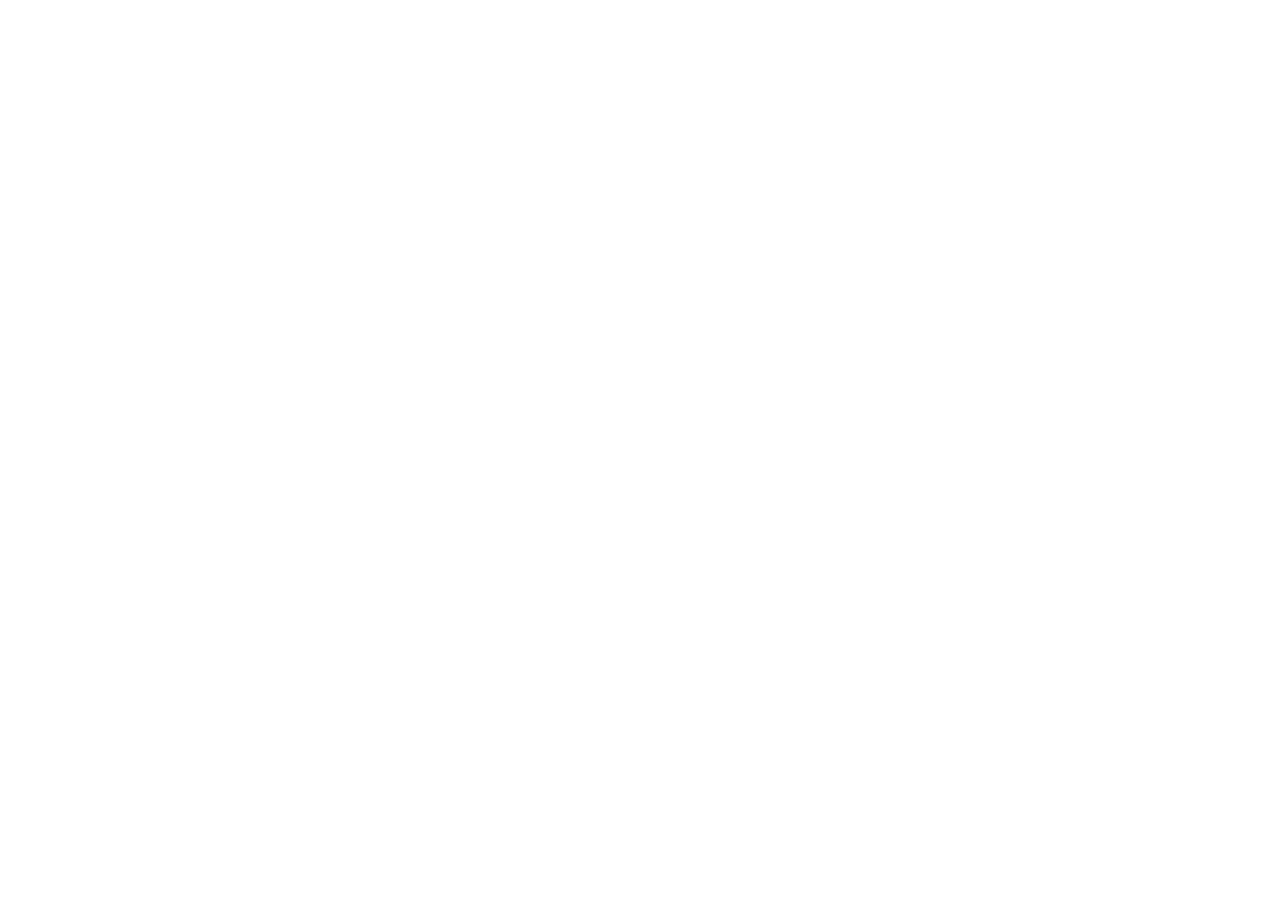
==== admin.html @ 06c2ceb2 "Прайс из таблицы поверх новой версии сайта: размер контейнера, розничная цена, количество; правка ко" ====
<!DOCTYPE html>
<html lang="ru">
<head>
<meta charset="UTF-8">
<meta name="viewport" content="width=device-width, initial-scale=1">
<title>Вход — админ-панель «ДарЛес»</title>
<meta name="robots" content="noindex,nofollow">
<meta name="googlebot" content="noindex,nofollow">
<!-- АНТИКЭШ: браузер и CDN должны каждый раз проверять новую версию -->
<meta http-equiv="Cache-Control" content="no-cache, no-store, must-revalidate">
<meta http-equiv="Pragma" content="no-cache">
<meta http-equiv="Expires" content="0">
<link rel="icon" href="images/site/6.jpg">
<link href="https://fonts.googleapis.com/css2?family=Inter:wght@400;500;600;700&display=swap" rel="stylesheet">
<link rel="stylesheet" href="css/style.css?v=6">
<link rel="stylesheet" href="css/admin.css?v=6">
<script>
  // СРАЗУ до загрузки любых скриптов: если старая сессия не от этой версии — сбрасываем
  try {
    const s = JSON.parse(sessionStorage.getItem("darles_admin_session") || "null");
    if (s && s.v !== 5) {
      sessionStorage.removeItem("darles_admin_session");
      localStorage.removeItem("darles_admin_attempts");
    }
  } catch(e) {}
</script>
<script src="js/admin-auth.js?v=6"></script>
</head>
<body>
<script>
  function bootAdminPanel() {
    document.title = "Админ-панель — питомник «ДарЛес»";

    function loadScript(src) {
      return new Promise((res, rej) => {
        const s = document.createElement("script");
        s.src = src + "?v=6"; s.onload = res; s.onerror = () => rej(new Error("Не удалось загрузить " + src));
        document.body.appendChild(s);
      });
    }

    (async () => {
      try {
        // v4: файл переименован из js/_panel.inc — Jekyll (GitHub Pages)
        // не публикует файлы с именем, начинающимся с "_", и отдавал 404.
        const resp = await fetch("js/panel.inc?v=6", { cache: "no-store" });
        if (!resp.ok) throw new Error("Не удалось загрузить панель");
        document.body.innerHTML = await resp.text();

        await loadScript("js/products.js");
        await loadScript("js/site.js");
        await loadScript("js/photo-editor.js");
        await loadScript("js/admin-ai.js");
        await loadScript("js/plant-id.js");
        await loadScript("js/admin.js");
        renderHeader("admin");
        renderFooter();
        document.getElementById("btnLogout").addEventListener("click", () => {
          if (confirm("Выйти из админ-панели?")) ADMIN_AUTH.logout();
        });
      } catch (e) {
        document.body.innerHTML =
          '<div style="padding:40px;text-align:center;font-family:sans-serif;color:#b3261e">' +
          'Ошибка загрузки панели: ' + String(e.message) + '<br><br>' +
          '<a href="index.html" style="color:#3c6b4c">← На главную</a></div>';
      }
    })();
  }

  ADMIN_AUTH.requireAuth(bootAdminPanel);
</script>
</body>
</html>
---- css/style.css ----
:root{
  --green:#22432f;
  --green-soft:#3c6b4c;
  --gray:#6b7280;
  --gray-light:#f4f6f4;
  --line:#e5e7eb;
  --black:#111111;
  --white:#ffffff;
  --radius:14px;
  --wrap:1200px;
}
*{box-sizing:border-box;margin:0;padding:0}
html{scroll-behavior:smooth}
body{
  font-family:"Inter","Helvetica Neue",Arial,"Segoe UI",sans-serif;
  color:var(--black);background:var(--white);line-height:1.65;
  -webkit-font-smoothing:antialiased;
}
img{max-width:100%;display:block}
a{color:inherit;text-decoration:none}
.wrap{max-width:var(--wrap);margin:0 auto;padding:0 24px}
.section{padding:88px 0}
.section--gray{background:var(--gray-light)}
h1,h2,h3{line-height:1.2;font-weight:700;letter-spacing:-.02em}
h2{font-size:clamp(28px,4vw,44px);color:var(--green)}
h3{font-size:20px}
.lead{font-size:clamp(17px,2vw,21px);color:var(--gray);max-width:900px;margin-top:18px}
.center{text-align:center}
.center .lead{margin-left:auto;margin-right:auto}

/* ---------- TOP BAR ---------- */
.topbar{position:sticky;top:0;z-index:60;background:#fff;border-bottom:1px solid var(--line)}
.topbar__in{display:flex;align-items:center;justify-content:space-between;gap:16px;height:64px}
.topbar__logo{display:flex;align-items:center;gap:10px}
.topbar__logo img{height:44px;width:auto}
.topbar__logo span{font-weight:700;color:var(--green);letter-spacing:.02em}
.topbar__nav{display:flex;align-items:center;gap:22px;font-size:15px;color:var(--gray)}
.topbar__nav a:hover{color:var(--green)}
.topbar__contacts{display:flex;align-items:center;gap:18px;font-size:15px}
.phones{position:relative}
.phones__btn{display:flex;align-items:center;gap:8px;background:none;border:0;font:inherit;color:var(--black);cursor:pointer;padding:6px 0}
.phones__btn svg{width:16px;height:16px;fill:var(--green)}
.phones__list{position:absolute;right:0;top:100%;background:#fff;border:1px solid var(--line);border-radius:12px;
  box-shadow:0 12px 30px rgba(0,0,0,.09);padding:8px;min-width:210px;display:none}
.phones.open .phones__list{display:block}
.phones__list a{display:block;padding:9px 12px;border-radius:8px;white-space:nowrap}
.phones__list a:hover{background:var(--gray-light);color:var(--green)}
.mail{color:var(--gray)}
.mail:hover{color:var(--green)}
.burger{display:none;background:none;border:0;padding:6px;cursor:pointer;color:var(--green)}
.burger svg{width:26px;height:26px;fill:currentColor}
.drawer{position:fixed;inset:64px 0 auto 0;background:#fff;border-bottom:1px solid var(--line);
  box-shadow:0 18px 30px rgba(0,0,0,.08);padding:18px 24px 26px;display:none;z-index:55}
.drawer.open{display:block}
.drawer a{display:block;padding:12px 0;border-bottom:1px solid var(--line);color:var(--black)}
.drawer a:last-child{border-bottom:0}

/* ---------- HERO ---------- */
.hero{position:relative;height:min(84vh,760px);display:flex;align-items:center;justify-content:center;overflow:hidden}
.hero__bg{position:absolute;inset:0;background-size:cover;background-position:center}
.hero__bg::after{content:"";position:absolute;inset:0;background:rgba(0,0,0,.3)}
.hero__logo{position:relative;width:33.333%;min-width:230px;max-width:460px;filter:drop-shadow(0 6px 24px rgba(0,0,0,.35))}
.hero__scroll{position:absolute;bottom:26px;left:50%;transform:translateX(-50%);color:#fff;opacity:.85;font-size:13px;letter-spacing:.18em;text-transform:uppercase}

/* ---------- ABOUT ---------- */
.about__grid{display:grid;grid-template-columns:1fr 1fr;gap:56px;align-items:start;margin-top:48px}
.about__photo img{border-radius:var(--radius);width:100%;height:100%;object-fit:cover;min-height:380px}
.about__text p{margin-bottom:16px;color:var(--gray)}
.about__text strong{color:var(--black)}
.stats{display:grid;grid-template-columns:repeat(3,1fr);gap:20px;margin-top:44px}
.stat{border:1px solid var(--line);border-radius:var(--radius);padding:26px 22px;background:#fff}
.stat__num{font-size:34px;font-weight:700;color:var(--green)}
.stat__label{color:var(--gray);font-size:15px;margin-top:6px}
.facts{display:grid;grid-template-columns:repeat(2,1fr);gap:24px;margin-top:40px}
.fact{border:1px solid var(--line);border-radius:var(--radius);padding:28px;background:#fff}
.fact__ico{width:44px;height:44px;border-radius:50%;background:var(--gray-light);display:flex;align-items:center;justify-content:center;margin-bottom:14px}
.fact__ico svg{width:22px;height:22px;fill:var(--green)}
.fact p{color:var(--gray);margin-top:8px}
.kinds{margin-top:40px;display:grid;gap:14px}
.kind{display:flex;gap:16px;align-items:flex-start;padding:18px 22px;border-left:3px solid var(--green);background:var(--gray-light);border-radius:0 12px 12px 0}
.kind b{color:var(--green);display:block}
.kind span{color:var(--gray)}
.contact-card{margin-top:44px;background:var(--green);color:#fff;border-radius:var(--radius);padding:36px;display:grid;grid-template-columns:repeat(3,1fr);gap:28px}
.contact-card h3{font-size:16px;text-transform:uppercase;letter-spacing:.12em;opacity:.75;font-weight:600;margin-bottom:10px}
.contact-card a{display:block;font-size:17px;padding:2px 0}
.contact-card a:hover{text-decoration:underline}

/* ---------- CAROUSELS ---------- */
.carousel{position:relative;border-radius:var(--radius);overflow:hidden}
.carousel__track{display:flex;transition:transform .7s cubic-bezier(.4,0,.2,1)}
.carousel__slide{min-width:100%}
.carousel__slide img{width:100%;height:min(58vw,560px);object-fit:cover}
.carousel__dots{position:absolute;bottom:18px;left:50%;transform:translateX(-50%);display:flex;gap:10px}
.dot{width:10px;height:10px;border-radius:50%;background:rgba(255,255,255,.55);border:0;cursor:pointer;padding:0}
.dot.active{background:#fff;width:26px;border-radius:5px}
.carousel__arrow{position:absolute;top:50%;transform:translateY(-50%);width:46px;height:46px;border-radius:50%;
  background:rgba(255,255,255,.85);border:0;cursor:pointer;font-size:20px;color:var(--green);display:flex;align-items:center;justify-content:center}
.carousel__arrow:hover{background:#fff}
.carousel__arrow--prev{left:16px}
.carousel__arrow--next{right:16px}

.row-carousel{position:relative;margin-top:36px;padding:0 4px}
.row-carousel .carousel__arrow{z-index:5;box-shadow:0 6px 18px rgba(0,0,0,.12);border:1px solid var(--line)}
.row-carousel .carousel__arrow--prev{left:-18px}
.row-carousel .carousel__arrow--next{right:-18px}
@media(max-width:1280px){
  .row-carousel .carousel__arrow--prev{left:6px}
  .row-carousel .carousel__arrow--next{right:6px}
}
.row-carousel__track{display:flex;gap:24px;overflow-x:auto;scroll-snap-type:x mandatory;scroll-behavior:smooth;padding-bottom:8px;scrollbar-width:none}
.row-carousel__track::-webkit-scrollbar{display:none}
.row-carousel__track > *{flex:0 0 clamp(240px,26%,300px);scroll-snap-align:start}

/* ---------- BUTTONS ---------- */
.btn{display:inline-flex;align-items:center;gap:10px;background:var(--green);color:#fff;border:1px solid var(--green);
  padding:16px 42px;border-radius:999px;font-weight:600;letter-spacing:.06em;text-transform:uppercase;font-size:15px;transition:.2s}
.btn:hover{background:var(--green-soft);border-color:var(--green-soft)}
.btn--big{padding:20px 64px;font-size:17px}
.btn--ghost{background:transparent;color:var(--green)}
.btn--ghost:hover{background:var(--green);color:#fff}

/* ---------- PRODUCT CARD ---------- */
/* Фото товаров — на белом фоне, поэтому рамка вертикальная 3:4,
   а изображение вписывается целиком (contain) и никогда не обрезается */
.card{display:block;text-align:left;background:#fff;border:1px solid var(--line);border-radius:var(--radius);overflow:hidden;transition:.25s}
.card:hover{box-shadow:0 16px 40px rgba(17,17,17,.09);transform:translateY(-4px);border-color:#d7ded8}
.card__img{position:relative;aspect-ratio:3/4;overflow:hidden;background:#fff;border-bottom:1px solid var(--line)}
.card__img img{width:100%;height:100%;object-fit:contain;transition:transform .5s}
.card:hover .card__img img{transform:scale(1.05)}
.card__tag{position:absolute;top:12px;left:12px;background:rgba(255,255,255,.94);color:var(--green);font-size:12px;
  padding:5px 12px;border-radius:999px;letter-spacing:.06em;text-transform:uppercase;font-weight:600;
  box-shadow:0 2px 10px rgba(17,17,17,.12)}
.card__body{padding:18px 20px 22px}
.card__name{font-weight:600;font-size:17px}
.card__short{color:var(--gray);font-size:14px;margin-top:6px;min-height:20px}
.card__bottom{display:flex;align-items:center;justify-content:space-between;margin-top:14px}
.card__price{font-size:19px;font-weight:700;color:var(--green)}
.card__more{font-size:14px;color:var(--gray)}

/* ---------- «НЕТ В НАЛИЧИИ» (выключается в админ-панели) ---------- */
.card__out{position:absolute;left:0;right:0;bottom:0;background:rgba(34,67,47,.92);color:#fff;
  font-size:12px;font-weight:700;letter-spacing:.05em;text-transform:uppercase;text-align:center;padding:6px 0}
.card--out .card__img img{filter:grayscale(.3);opacity:.7}
.card--out .card__name{color:var(--gray)}
.card__price--out{font-size:15px;font-weight:600;color:var(--gray)}

/* ---------- CATEGORY CIRCLES ---------- */
.circles{display:flex;justify-content:center;gap:clamp(24px,6vw,90px);flex-wrap:wrap;margin-top:52px}
.circle{text-align:center}
.circle__img{width:clamp(150px,18vw,215px);height:clamp(150px,18vw,215px);border-radius:50%;overflow:hidden;
  border:4px solid #fff;box-shadow:0 0 0 2px var(--line);transition:.3s}
.circle:hover .circle__img{box-shadow:0 0 0 3px var(--green);transform:translateY(-6px)}
.circle__img img{width:100%;height:100%;object-fit:cover}
.circle__label{margin-top:16px;font-weight:600;font-size:18px;color:var(--green)}

/* ---------- CATALOG ---------- */
.page-head{padding:56px 0 24px;border-bottom:1px solid var(--line)}
.crumbs{color:var(--gray);font-size:14px;margin-bottom:12px}
.crumbs a:hover{color:var(--green)}
.tabs{display:flex;gap:16px;flex-wrap:wrap;justify-content:center;margin:40px 0 12px}
.tab{display:flex;align-items:center;gap:12px;background:#fff;border:1px solid var(--line);border-radius:999px;
  padding:8px 26px 8px 8px;cursor:pointer;font:inherit;font-weight:600;color:var(--gray);transition:.2s}
.tab img{width:46px;height:46px;border-radius:50%;object-fit:cover}
.tab:hover{border-color:var(--green-soft);color:var(--green)}
.tab.active{border-color:var(--green);color:var(--green);background:var(--gray-light)}
.toolbar{display:flex;gap:14px;justify-content:space-between;align-items:center;flex-wrap:wrap;margin:26px 0 10px}
.toolbar input,.toolbar select{font:inherit;padding:12px 16px;border:1px solid var(--line);border-radius:999px;color:var(--black);background:#fff}
.toolbar input{min-width:280px}
.toolbar .count{color:var(--gray);font-size:14px}
.toolbar__check{display:inline-flex;align-items:center;gap:8px;font-size:14px;color:var(--gray);white-space:nowrap;cursor:pointer}
.toolbar__check input{width:18px;height:18px;accent-color:var(--green)}
.grid{display:grid;grid-template-columns:repeat(auto-fill,minmax(250px,1fr));gap:24px;margin:34px 0 20px}
.empty{text-align:center;color:var(--gray);padding:70px 0}

/* ---------- PRODUCT PAGE ---------- */
.product{display:grid;grid-template-columns:1.1fr 1fr;gap:56px;padding:48px 0 20px}
.gallery__main{border-radius:var(--radius);overflow:hidden;border:1px solid var(--line);background:#fff}
.gallery__main img{width:100%;aspect-ratio:3/4;object-fit:contain}
.gallery__thumbs{display:flex;gap:12px;margin-top:12px;flex-wrap:wrap}
.gallery__thumbs img{width:72px;height:96px;object-fit:contain;background:#fff;border-radius:8px;border:2px solid transparent;cursor:pointer}
.gallery__thumbs img.active{border-color:var(--green)}
.product__cat{color:var(--gray);text-transform:uppercase;letter-spacing:.14em;font-size:13px}
.product__title{font-size:clamp(28px,3.4vw,40px);margin:10px 0 14px}
.product__price{font-size:32px;font-weight:700;color:var(--green)}
.product__note{color:var(--gray);font-size:14px;margin-top:6px}
.product__actions{display:flex;gap:14px;flex-wrap:wrap;margin:26px 0 8px}
.product__desc{padding:12px 0 80px;max-width:900px}
.product__desc h2{font-size:26px;margin-bottom:18px}
.product__desc p{color:var(--gray);margin-bottom:16px;font-size:17px}

/* ---------- FOOTER ---------- */
.footer{background:#141a16;color:#d8ded9;padding:64px 0 30px;margin-top:0}
.footer a{color:#d8ded9}
.footer__grid{display:grid;grid-template-columns:1.3fr 1fr 1fr;gap:40px}
.footer h4{color:#fff;font-size:14px;text-transform:uppercase;letter-spacing:.14em;margin-bottom:16px}
.footer p,.footer a{font-size:15px}
.footer__logo{height:64px;width:auto;margin-bottom:16px;opacity:.95}
.socials{display:flex;gap:12px;margin-top:18px}
.social{width:44px;height:44px;border-radius:50%;border:1px solid rgba(255,255,255,.35);display:flex;align-items:center;justify-content:center;transition:.2s}
.social svg{width:20px;height:20px;fill:#fff}
.social:hover{background:#fff;border-color:#fff}
.social:hover svg{fill:#141a16}
.footer__bottom{border-top:1px solid rgba(255,255,255,.12);margin-top:44px;padding-top:22px;display:flex;justify-content:space-between;gap:16px;flex-wrap:wrap;color:#98a29b;font-size:14px}

/* ---------- RESPONSIVE ---------- */
@media(max-width:900px){
  .burger{display:block}
  .about__grid,.product,.footer__grid{grid-template-columns:1fr}
  .facts,.contact-card{grid-template-columns:1fr}
  .stats{grid-template-columns:1fr;gap:12px}
  .topbar__nav{display:none}
  .mail{display:none}
  .section{padding:60px 0}
  .row-carousel__track > *{flex:0 0 78%}
}
@media(max-width:560px){
  .topbar__logo span{display:none}
  .btn--big{padding:16px 36px;font-size:15px}
  .toolbar input{min-width:100%}
  .wrap{padding:0 16px}

  /* МОБИЛЬНЫЙ КАТАЛОГ — компактная «маркетплейс»-сетка: 3 колонки,
     квадратное фото, название в 2 строки, цена. Подпись скрыта,
     чтобы на экран помещалось сразу несколько рядов карточек. */
  #grid{grid-template-columns:repeat(3,1fr);gap:12px 10px;margin:22px 0 12px}
  #grid .card{border-radius:10px}
  #grid .card__img{aspect-ratio:1/1;border-bottom:0}
  #grid .card__img img{transition:none}
  #grid .card__tag{display:none}
  #grid .card__body{padding:8px 6px 10px}
  #grid .card__name{font-size:12px;line-height:1.25;font-weight:600;
    min-height:2.5em;display:-webkit-box;-webkit-line-clamp:2;
    -webkit-box-orient:vertical;overflow:hidden}
  #grid .card__short{display:none}
  #grid .card__bottom{display:block;margin-top:6px}
  #grid .card__price{font-size:13px;font-weight:700}
  #grid .card__more{display:none}

  /* Шапка каталога компактнее — больше карточек на первом экране */
  .page-head--catalog{padding:30px 0 0}
  .page-head--catalog h2{font-size:24px}
  .page-head--catalog .lead{display:none}
  .page-head--catalog .crumbs{margin-bottom:8px}
  .page-head--catalog .tabs{margin:18px 0 4px;gap:10px;flex-wrap:nowrap;
    justify-content:flex-start;overflow-x:auto;padding-bottom:6px;
    scrollbar-width:none;-ms-overflow-style:none}
  .page-head--catalog .tabs::-webkit-scrollbar{display:none}
  .page-head--catalog .tab{padding:6px 16px 6px 6px;gap:8px;flex:0 0 auto;font-size:13px}
  .page-head--catalog .tab img{width:32px;height:32px}
  .toolbar{margin:12px 0 6px}
}

/* ---------- РАЗМЕР И НАЛИЧИЕ (карточка, товар, таблица) ---------- */
.card__size{position:absolute;top:12px;right:12px;background:rgba(20,26,22,.82);color:#fff;font-size:12px;
  padding:5px 11px;border-radius:999px;font-weight:600;letter-spacing:.04em}
.card__stock{font-size:12.5px;font-weight:600;padding:4px 10px;border-radius:999px;white-space:nowrap}
.stock{display:inline-block;font-size:13px;font-weight:600;padding:4px 12px;border-radius:999px;white-space:nowrap}
.stock--yes{background:#e8f4ea;color:#1f6b38}
.stock--few{background:#fff4e0;color:#9a6700}
.stock--no{background:#f1f2f1;color:#6b7370}
.stock--ask{background:#f1f2f1;color:#6b7370}
.card__stock.stock--yes{background:#e8f4ea;color:#1f6b38}
.card__stock.stock--few{background:#fff4e0;color:#9a6700}
.card__stock.stock--no,.card__stock.stock--ask{background:#f1f2f1;color:#6b7370}

.product__facts{display:flex;gap:12px;flex-wrap:wrap;align-items:center;margin-top:14px}
.product__facts .fact{background:var(--gray-light);border:1px solid var(--line);border-radius:999px;
  padding:7px 16px;font-size:14px;color:var(--black)}
.product__facts .fact b{font-weight:600;color:var(--gray)}
.product__facts .fact.stock{border:0}

/* ---------- ТАБЛИЦА НАЛИЧИЯ ---------- */
.check--inline{display:inline-flex;align-items:center;gap:9px;font-size:14px;color:var(--gray);cursor:pointer}
.check--inline input{width:17px;height:17px;accent-color:var(--green)}
.pricetable-wrap{margin:22px 0 40px;border:1px solid var(--line);border-radius:var(--radius);overflow:auto}
.pricetable{width:100%;border-collapse:collapse;background:#fff;font-size:15px}
.pricetable th,.pricetable td{padding:13px 18px;text-align:left;border-bottom:1px solid var(--line)}
.pricetable thead th{position:sticky;top:0;background:var(--gray-light);color:var(--gray);font-size:13px;
  text-transform:uppercase;letter-spacing:.08em;z-index:2}
.pricetable tbody tr:hover{background:#fafbfa}
.pricetable tbody tr:last-child td{border-bottom:0}
.pricetable a{font-weight:500}
.pricetable a:hover{color:var(--green);text-decoration:underline}
.pricetable .th-num{text-align:right}
.pricetable .td-price{font-weight:700;color:var(--green);white-space:nowrap}
.pricetable .td-cat{color:var(--gray);font-size:14px}
.th-sort{cursor:pointer;user-select:none}
.th-sort:hover{color:var(--green)}
.th-sort.sorted{color:var(--green)}
.th-sort.sorted::after{content:" ↕";font-size:11px}
@media(max-width:700px){
  .pricetable th,.pricetable td{padding:11px 12px;font-size:14px}
  .pricetable .td-cat{display:none}
  .pricetable thead th:nth-child(2){display:none}
}
---- css/admin.css ----
/* ===== АДМИН-ПАНЕЛЬ ===== */
.admin__status{display:flex;align-items:center;gap:14px;margin-top:20px}
.badge{display:inline-flex;align-items:center;gap:8px;padding:7px 16px;border-radius:999px;font-size:14px;font-weight:600}
.badge--gray{background:var(--gray-light);color:var(--gray)}
.badge--green{background:#e5efe8;color:var(--green)}
.badge--red{background:#fbe9e7;color:#b3261e}

.admin{padding:34px 0 70px}
.admin__grid{display:grid;grid-template-columns:1.6fr 1fr;gap:28px;align-items:start}
.admin__side{position:sticky;top:84px}
@media(max-width:960px){.admin__grid{grid-template-columns:1fr}.admin__side{position:static}}

.panel{background:#fff;border:1px solid var(--line);border-radius:var(--radius);padding:28px}
.panel h3{color:var(--green);margin-bottom:16px}
.panel--sticky{position:sticky;top:84px}
.muted{color:var(--gray)}
.small{font-size:13px}
.muted.small{font-size:13px}

.panel label{display:block;font-weight:600;font-size:14px;margin:14px 0}
.panel label .muted{font-weight:400}
.panel input[type=text],.panel input[type=password],.panel input[type=number],
.panel select,.panel textarea{
  width:100%;font:inherit;font-weight:400;padding:12px 14px;margin-top:7px;
  border:1px solid var(--line);border-radius:10px;color:var(--black);background:#fff}
.panel textarea{resize:vertical;line-height:1.6}
.panel input:focus,.panel select:focus,.panel textarea:focus{outline:2px solid var(--green-soft);outline-offset:1px;border-color:var(--green-soft)}
.field-row{display:grid;grid-template-columns:1fr;gap:0 18px}
@media(min-width:720px){.field-row{grid-template-columns:2fr 1fr 1fr}}
#settings .field-row{grid-template-columns:2fr 1fr}

.check{display:flex!important;align-items:center;gap:10px;font-size:14px;font-weight:500!important;margin:14px 0 4px}
.check input{width:18px;height:18px;accent-color:var(--green)}

/* --- показ/скрытие токена --- */
.pass-wrap{position:relative}
.pass-wrap input{padding-right:52px}
.pass-eye{position:absolute;right:8px;top:7px;width:36px;height:36px;border:0;border-radius:50%;
  background:transparent;cursor:pointer;font-size:17px;line-height:1;display:flex;align-items:center;justify-content:center}
.pass-eye:hover{background:var(--gray-light)}

.btn--sm{padding:11px 26px!important;font-size:13px!important}
.btn-row{display:flex;gap:12px;flex-wrap:wrap;margin-top:22px}

/* --- дропзона --- */
.dropzone{border:2px dashed #c6d2c8;border-radius:var(--radius);background:var(--gray-light);
  padding:34px 20px;text-align:center;cursor:pointer;transition:.2s;margin-bottom:6px}
.dropzone:hover,.dropzone.dragover{border-color:var(--green);background:#eef4ef}
.dropzone__hint{display:grid;gap:6px;justify-items:center;font-size:15px;color:var(--gray)}
.dropzone__hint b{color:var(--green);font-size:17px}
.dropzone__ico{font-size:34px;line-height:1}
.dropzone__thumbs{display:flex;gap:12px;flex-wrap:wrap;justify-content:center;margin-top:16px}
.dropzone__thumbs:not(:empty)~.dropzone__hint{display:none}
.dz-thumb{position:relative;width:104px;height:138px;border-radius:10px;overflow:hidden;border:1px solid var(--line);background:#fff}
.dz-thumb img{width:100%;height:100%;object-fit:contain}
.dz-thumb--main::after{content:"Главное";position:absolute;left:0;right:0;bottom:0;background:rgba(34,67,47,.85);
  color:#fff;font-size:11px;font-weight:600;padding:3px 0;text-align:center;letter-spacing:.05em}
.dz-thumb__x{position:absolute;top:5px;right:5px;width:24px;height:24px;border-radius:50%;border:0;cursor:pointer;
  background:rgba(17,17,17,.65);color:#fff;font-size:13px;line-height:1;display:flex;align-items:center;justify-content:center}
.dz-thumb__x:hover{background:#b3261e}

/* --- лог публикации --- */
.publog{margin-top:20px;border:1px solid var(--line);border-radius:10px;padding:14px 18px;
  font-size:14px;line-height:1.9;background:var(--gray-light)}
.publog div::before{content:"→ ";color:var(--gray)}
.publog .ok::before{content:"✓ ";color:#2e7d32;font-weight:700}
.publog .err::before{content:"✗ ";color:#b3261e;font-weight:700}

/* --- предпросмотр --- */
#preview .card{max-width:320px;box-shadow:0 8px 24px rgba(17,17,17,.08);pointer-events:none}

/* --- таблица товаров --- */
.admin__table{display:grid;gap:10px;margin-top:8px}
.prow{display:grid;grid-template-columns:64px 1fr auto;gap:16px;align-items:center;
  border:1px solid var(--line);border-radius:12px;padding:10px 16px;background:#fff}
.prow img{width:48px;height:64px;object-fit:contain;border-radius:6px;background:#fff}
.prow__name{font-weight:600;font-size:15px}
.prow__meta{color:var(--gray);font-size:13px;margin-top:2px}
.prow__actions{display:flex;gap:8px;flex-wrap:wrap}
.prow__btn{border:1px solid var(--line);background:#fff;border-radius:999px;padding:7px 16px;
  font:inherit;font-size:13px;cursor:pointer;color:var(--gray)}
.prow__btn:hover{border-color:var(--green);color:var(--green)}
.prow__btn--danger:hover{border-color:#b3261e;color:#b3261e}
.tag-draft{display:inline-block;background:#fff4e0;color:#9a6700;font-size:11px;font-weight:700;
  border-radius:999px;padding:2px 10px;margin-left:8px;letter-spacing:.04em}
@media(max-width:640px){.prow{grid-template-columns:48px 1fr}.prow__actions{grid-column:1/-1}}

/* ===== ФОТОРЕДАКТОР ===== */
.dz-thumb__edit{position:absolute;top:5px;left:5px;width:24px;height:24px;border-radius:50%;border:0;cursor:pointer;
  background:rgba(255,255,255,.92);font-size:12px;line-height:1;display:flex;align-items:center;justify-content:center;
  box-shadow:0 1px 6px rgba(17,17,17,.25)}
.dz-thumb__edit:hover{background:#fff;transform:scale(1.1)}

.pe-overlay{position:fixed;inset:0;z-index:200;background:rgba(16,22,18,.6);backdrop-filter:blur(3px);
  display:none;align-items:center;justify-content:center;padding:18px}
.pe-overlay.open{display:flex}
.pe-dialog{background:#fff;border-radius:18px;width:min(860px,100%);max-height:94vh;overflow:auto;
  box-shadow:0 30px 80px rgba(0,0,0,.4)}
.pe-dialog__head{display:flex;align-items:center;justify-content:space-between;padding:16px 24px;
  border-bottom:1px solid var(--line)}
.pe-dialog__head h3{margin:0}
.pe-x{background:none;border:0;font-size:15px;cursor:pointer;color:var(--gray);padding:6px 10px;border-radius:8px}
.pe-x:hover{background:var(--gray-light);color:var(--black)}
.pe-body{display:grid;grid-template-columns:1fr 300px;gap:24px;padding:22px 24px}
@media(max-width:760px){.pe-body{grid-template-columns:1fr}}
.pe-canvas{width:100%;max-width:400px;aspect-ratio:3/4;border:1px solid var(--line);border-radius:12px;
  cursor:grab;touch-action:none;background:#fff;display:block;margin:0 auto}
.pe-canvas.dragging{cursor:grabbing}
.pe-note{text-align:center;color:var(--gray);font-size:12.5px;margin-top:12px;line-height:1.6}
.pe-sec{margin-bottom:22px}
.pe-sec h4{font-size:12.5px;text-transform:uppercase;letter-spacing:.09em;color:var(--gray);margin-bottom:12px;font-weight:700}
.pe-toggle{display:flex!important;align-items:center;gap:10px;font-size:14px;font-weight:600!important;margin:0 0 12px}
.pe-toggle input{width:18px;height:18px;accent-color:var(--green)}
.pe-swatches{display:grid;grid-template-columns:repeat(3,1fr);gap:8px;transition:.2s}
.pe-sw{border:2px solid var(--line);border-radius:10px;height:46px;cursor:pointer;position:relative;
  overflow:hidden;padding:0;background:#fff}
.pe-sw.active{border-color:var(--green);box-shadow:0 0 0 2px rgba(60,107,76,.28)}
.pe-sw span{position:absolute;bottom:0;left:0;right:0;background:rgba(255,255,255,.88);color:var(--black);
  font-size:10.5px;font-weight:600;padding:2px 0;text-align:center;cursor:pointer}
.pe-sw--custom input[type=color]{position:absolute;inset:-8px;width:calc(100% + 16px);height:calc(100% + 16px);
  border:0;padding:0;cursor:pointer;background:none}
.pe-lab{display:block;font-weight:600;font-size:13.5px;margin:16px 0 0}
.pe-select{width:100%;font:inherit;font-weight:400;padding:10px 12px;margin-top:7px;
  border:1px solid var(--line);border-radius:10px;background:#fff;color:var(--black)}
.pe-row{display:flex;align-items:center;gap:10px;margin:12px 0}
.pe-row label{flex:1;font-size:13.5px;color:var(--gray);font-weight:600}
.pe-row input[type=range]{flex:2;accent-color:var(--green)}
.pe-row output{font-size:12.5px;min-width:46px;text-align:right;color:var(--black);font-weight:600}
.pe-btns{display:flex;gap:10px;flex-wrap:wrap;margin-top:10px}
.pe-dialog__foot{display:flex;justify-content:flex-end;gap:12px;padding:16px 24px;border-top:1px solid var(--line)}

/* ===== ИИ-ПОМОЩНИК ===== */
.ai-row{display:flex;align-items:center;gap:12px;flex-wrap:wrap;margin:16px 0 4px}
.btn--ai{background:#eef4ef;border:1px solid #cfe0d4;color:var(--green);padding:11px 22px;
  border-radius:999px;font:inherit;font-size:13px;font-weight:600;cursor:pointer}
.btn--ai:hover:not(:disabled){background:#e2ece4}
.btn--ai:disabled{opacity:.6;cursor:progress}
.ai-result{margin:12px 0 4px;border:1px solid #cfe0d4;background:#f4f9f5;border-radius:12px;padding:14px 18px}
.ai-result__head{display:flex;align-items:center;justify-content:space-between;gap:12px;flex-wrap:wrap}
.ai-result__head b{color:var(--green)}
.ai-result__conf{font-size:13px;color:var(--gray)}
.ai-result__actions{display:flex;gap:10px;flex-wrap:wrap;margin-top:12px}
.offline-label{display:block;font-weight:600;font-size:14px;margin:10px 0}
.offline-label select{width:100%;font:inherit;font-weight:400;padding:10px 14px;margin-top:7px;
  border:1px solid var(--line);border-radius:10px;color:var(--black);background:#fff}

/* ===== ТАБЛИЦА КАТАЛОГА ===== */
.ptools{display:flex;gap:12px;flex-wrap:wrap;align-items:center;margin:4px 0 16px}
.ptools input[type=search],.ptools select{font:inherit;padding:10px 14px;border:1px solid var(--line);
  border-radius:10px;background:#fff;color:var(--black)}
.ptools input[type=search]{flex:1 1 220px;min-width:170px}
.ptools .check{margin:0!important}

.ptable{width:100%;border-collapse:collapse;font-size:14px}
.ptable th{text-align:left;font-size:11.5px;text-transform:uppercase;letter-spacing:.06em;color:var(--gray);
  font-weight:700;padding:0 12px 10px;border-bottom:1px solid var(--line);white-space:nowrap}
.ptable td{padding:10px 12px;border-bottom:1px solid #eef2ef;vertical-align:middle}
.ptable tbody tr:hover{background:#f8fbf9}
.ptable__row--out{background:#fffaf7}
.ptable__row--out .ptable__name{color:#8a6a5c}
.ptable__row--draft{background:#fffdf7}
.ptable__img{width:46px;height:62px;object-fit:contain;background:#fff;border:1px solid var(--line);
  border-radius:6px;display:block}
.ptable__name{font-weight:600;font-size:14.5px}
.ptable__meta{color:var(--gray);font-size:12.5px;margin-top:3px}
.ptable__select,.ptable__price{font:inherit;padding:8px 10px;border:1px solid var(--line);border-radius:8px;
  background:#fff;color:var(--black);width:100%}
.ptable__price{max-width:130px}
.ptable__select:focus,.ptable__price:focus{outline:2px solid var(--green-soft);outline-offset:1px;border-color:var(--green-soft)}
.ptable__actions{display:flex;gap:8px;flex-wrap:wrap;justify-content:flex-end}
.ptable__c-photo{width:74px}
.ptable__c-cat{width:150px}
.ptable__c-price{width:140px}
.ptable__c-avail{width:130px}
.ptable__c-act{width:260px}

/* ===== ПЕРЕКЛЮЧАТЕЛЬ НАЛИЧИЯ ===== */
.switch{display:inline-flex;align-items:center;gap:9px;cursor:pointer;user-select:none;font-size:13px;position:relative}
.switch input{position:absolute;opacity:0;width:0;height:0}
.switch__track{position:relative;width:44px;height:24px;border-radius:999px;background:#d7ded8;transition:.2s;flex:none}
.switch__dot{position:absolute;top:3px;left:3px;width:18px;height:18px;border-radius:50%;background:#fff;
  transition:.2s;box-shadow:0 1px 3px rgba(17,17,17,.25)}
.switch input:checked + .switch__track{background:var(--green)}
.switch input:checked + .switch__track .switch__dot{transform:translateX(20px)}
.switch input:focus-visible + .switch__track{outline:2px solid var(--green-soft);outline-offset:2px}
.switch__text{color:var(--gray);font-weight:600}
.switch input:checked ~ .switch__text{color:var(--green)}

/* ===== МОБИЛЬНАЯ ВЕРСИЯ ТАБЛИЦЫ ===== */
@media(max-width:900px){
  .ptable thead{display:none}
  .ptable,.ptable tbody,.ptable tr,.ptable td{display:block;width:100%}
  .ptable tr{border:1px solid var(--line);border-radius:12px;padding:12px 14px;margin-bottom:12px;background:#fff}
  .ptable td{border:0;padding:8px 0;display:flex;align-items:center;justify-content:space-between;gap:14px}
  .ptable td::before{content:attr(data-label);color:var(--gray);font-size:12.5px;font-weight:600;flex:none}
  .ptable td > *{flex:0 1 auto;min-width:120px}
  .ptable td[data-label="Название"]{display:block}
  .ptable td[data-label="Название"] > div{min-width:0}
  .ptable__actions{justify-content:flex-start}
  .ptable__price{max-width:100%}
}

/* ===== РАЗМЕР И КОЛИЧЕСТВО В ТАБЛИЦЕ ===== */
.ptable__size,.ptable__stock{font:inherit;padding:8px 10px;border:1px solid var(--line);border-radius:8px;
  background:#fff;color:var(--black);width:100%}
.ptable__size{max-width:100px;text-transform:uppercase}
.ptable__stock{max-width:110px;text-align:right;font-weight:600}
.ptable__size:focus,.ptable__stock:focus{outline:2px solid var(--green-soft);outline-offset:1px;border-color:var(--green-soft)}
.ptable__c-size{width:110px}
.ptable__c-stock{width:130px}
.tag-todo{display:inline-block;background:#f1f2f1;color:#6b7370;font-size:11px;font-weight:700;
  padding:2px 9px;border-radius:999px;margin-left:8px;vertical-align:middle;letter-spacing:.03em}
@media(max-width:900px){
  .ptable__size,.ptable__stock{max-width:100%}
}
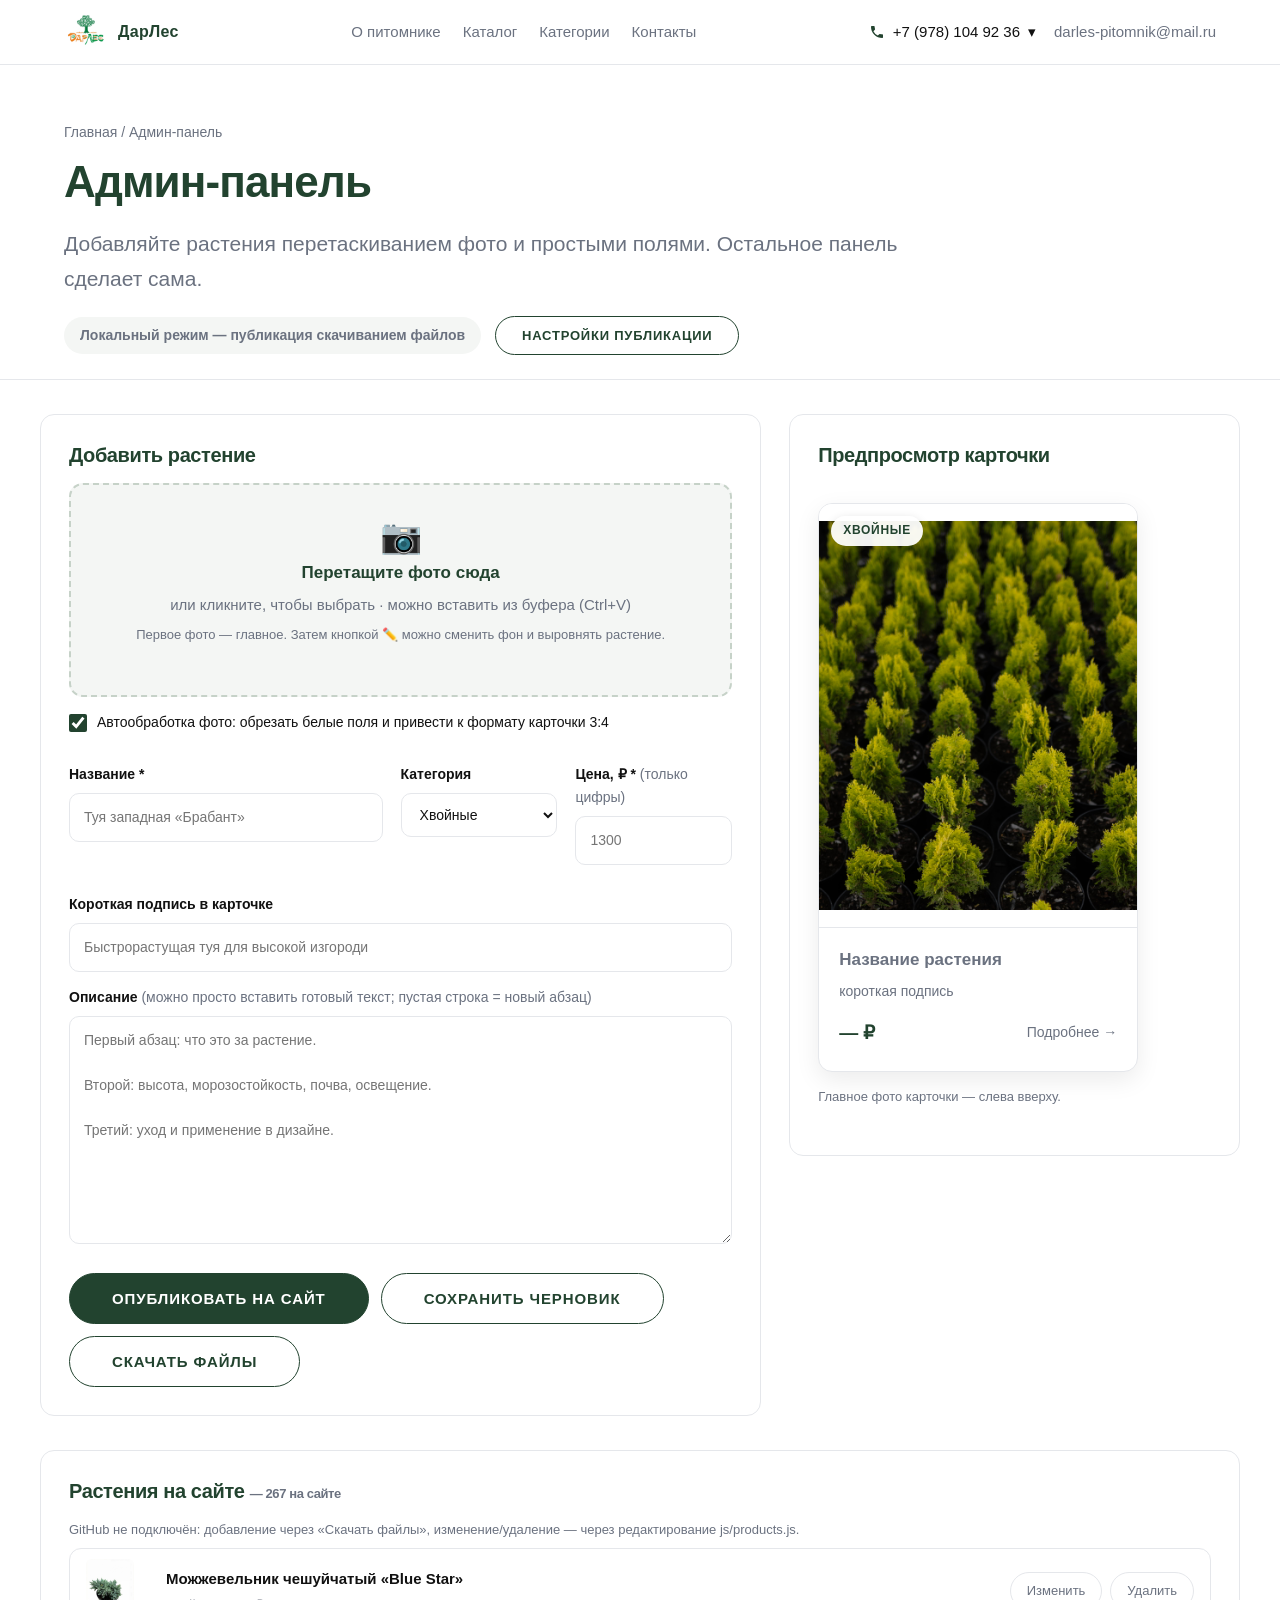
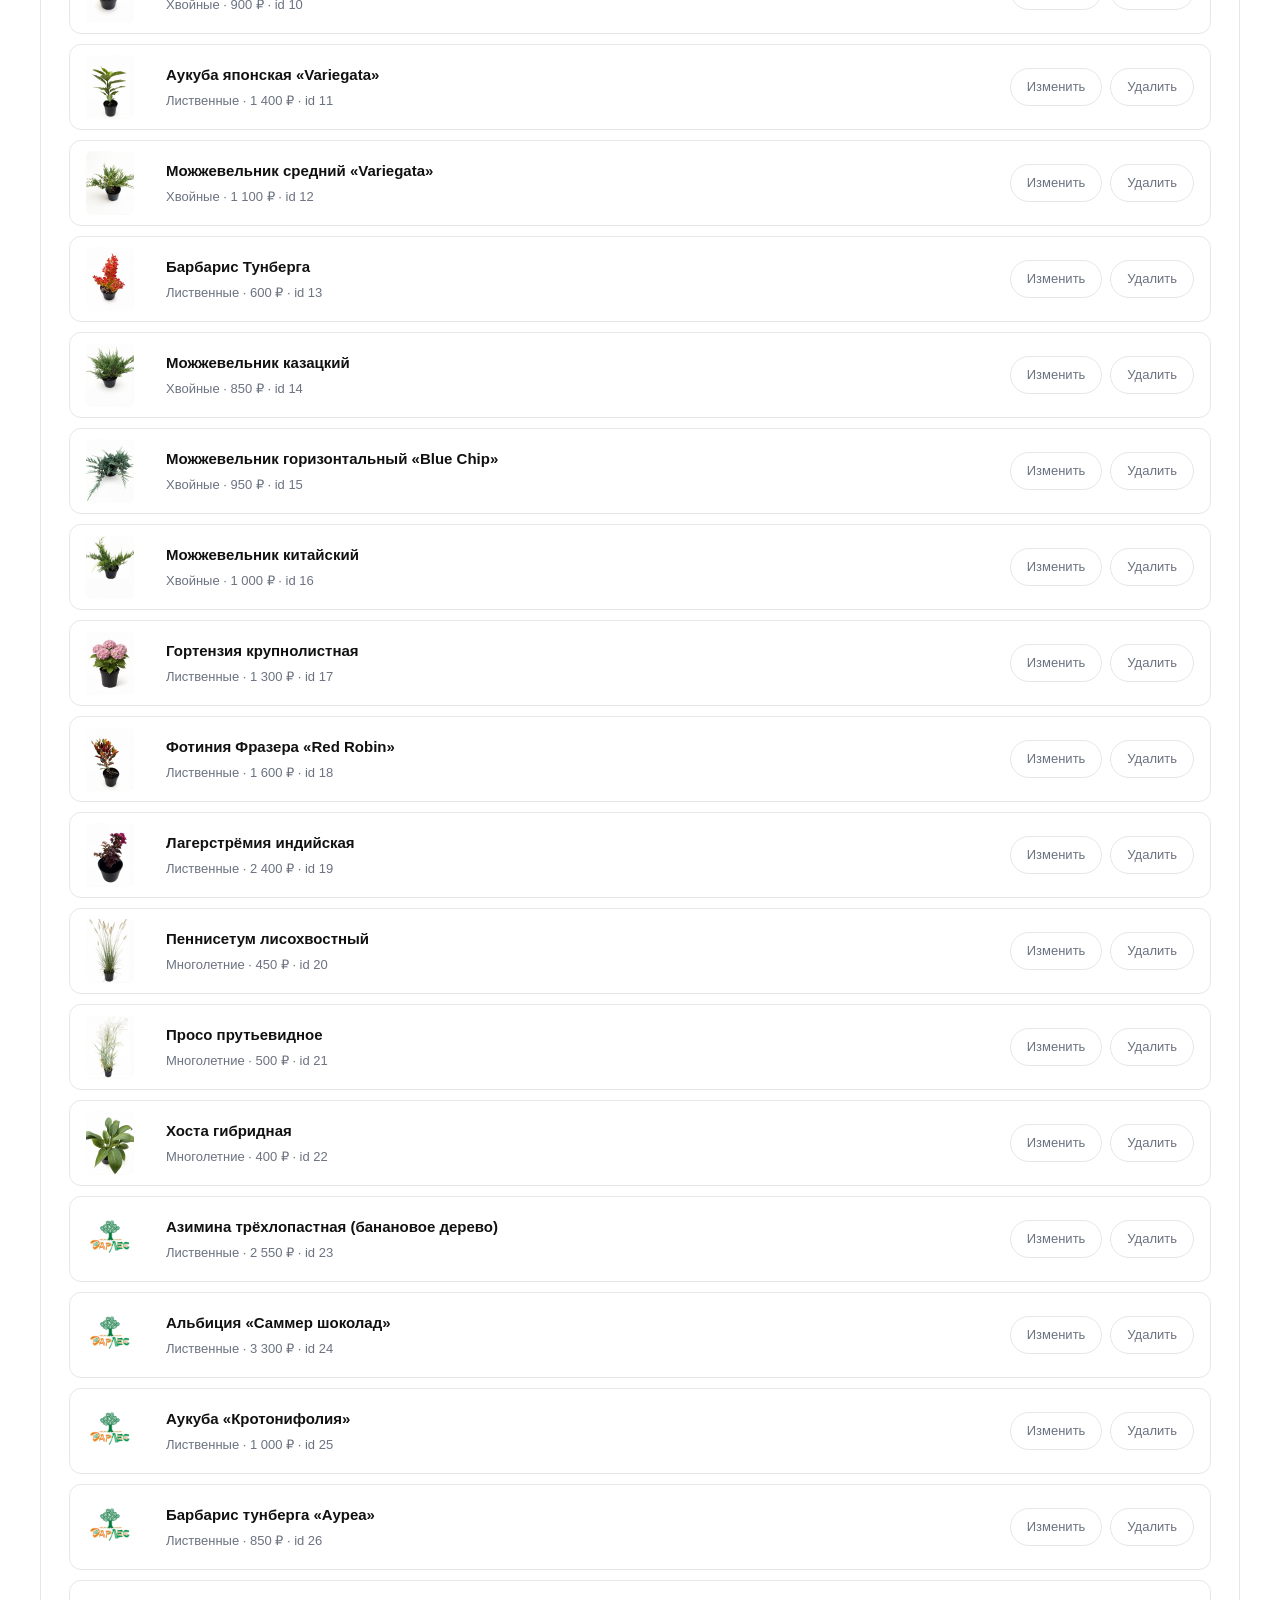
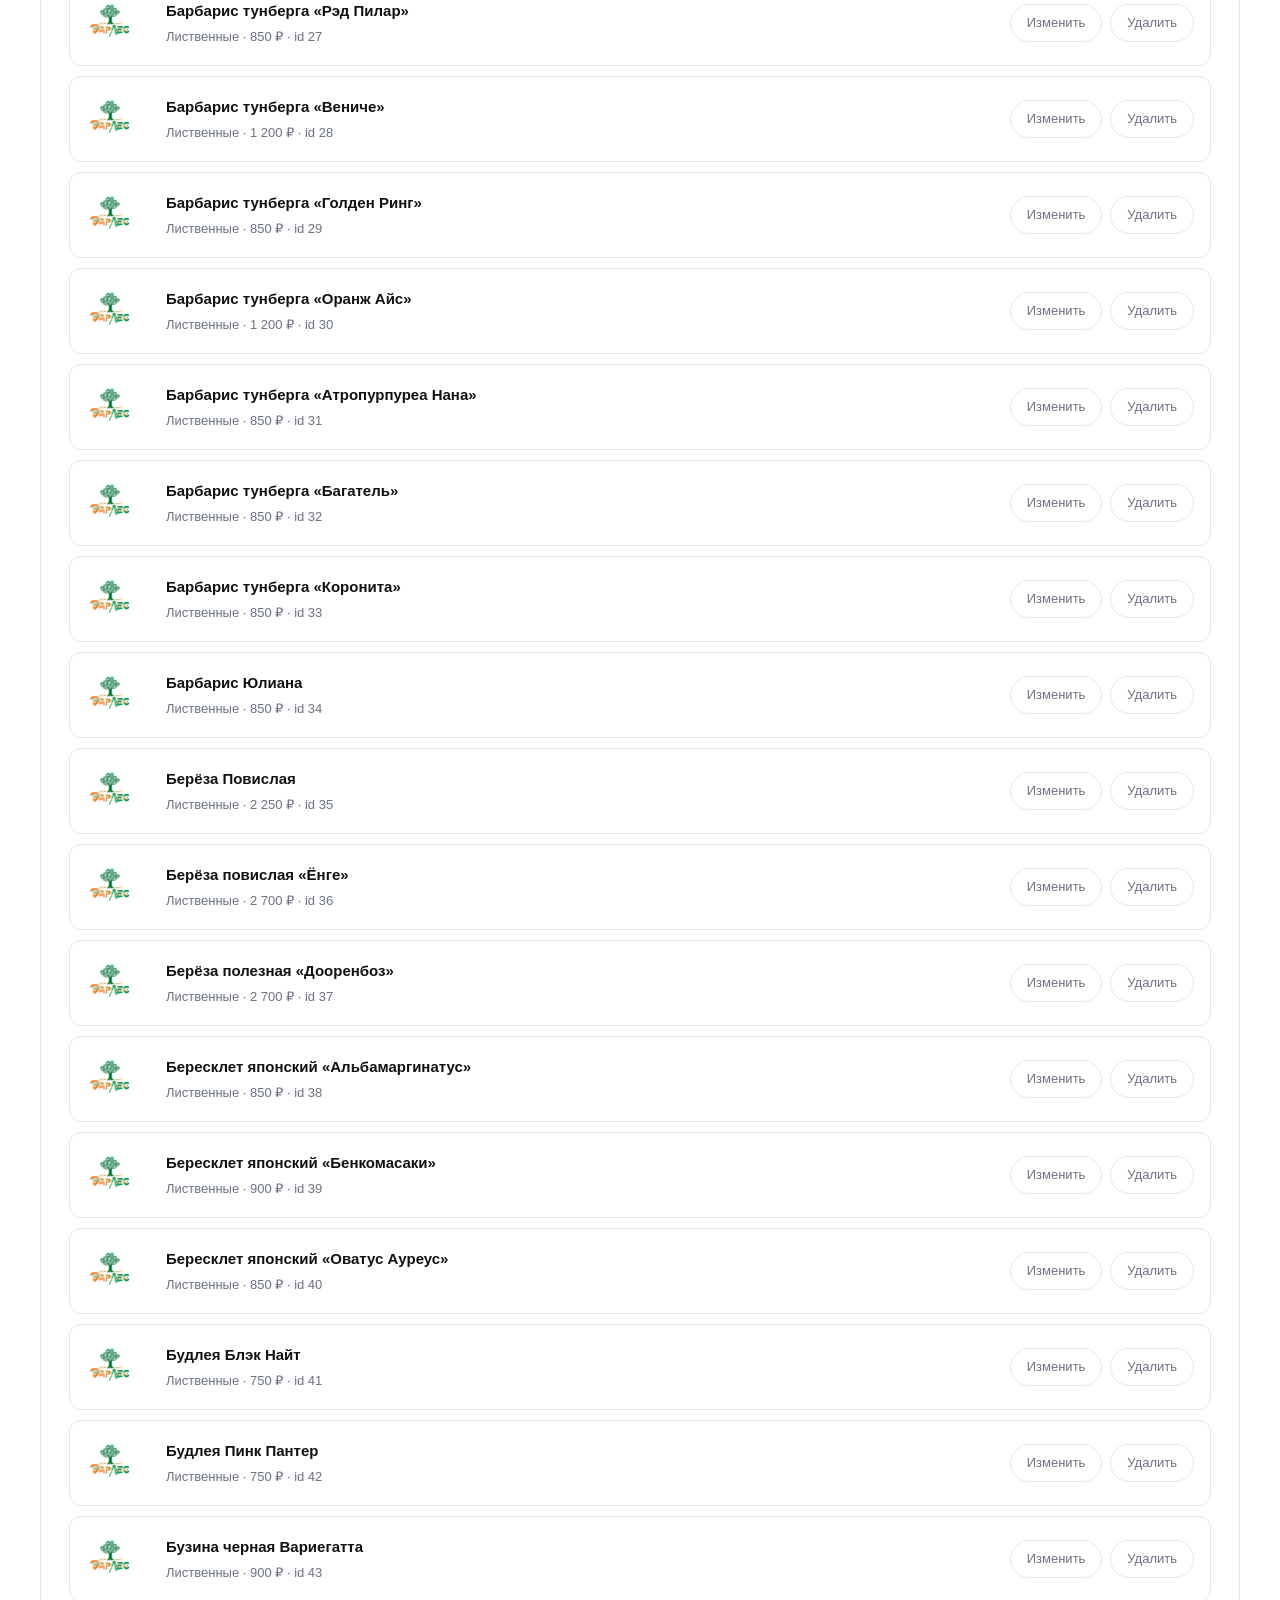
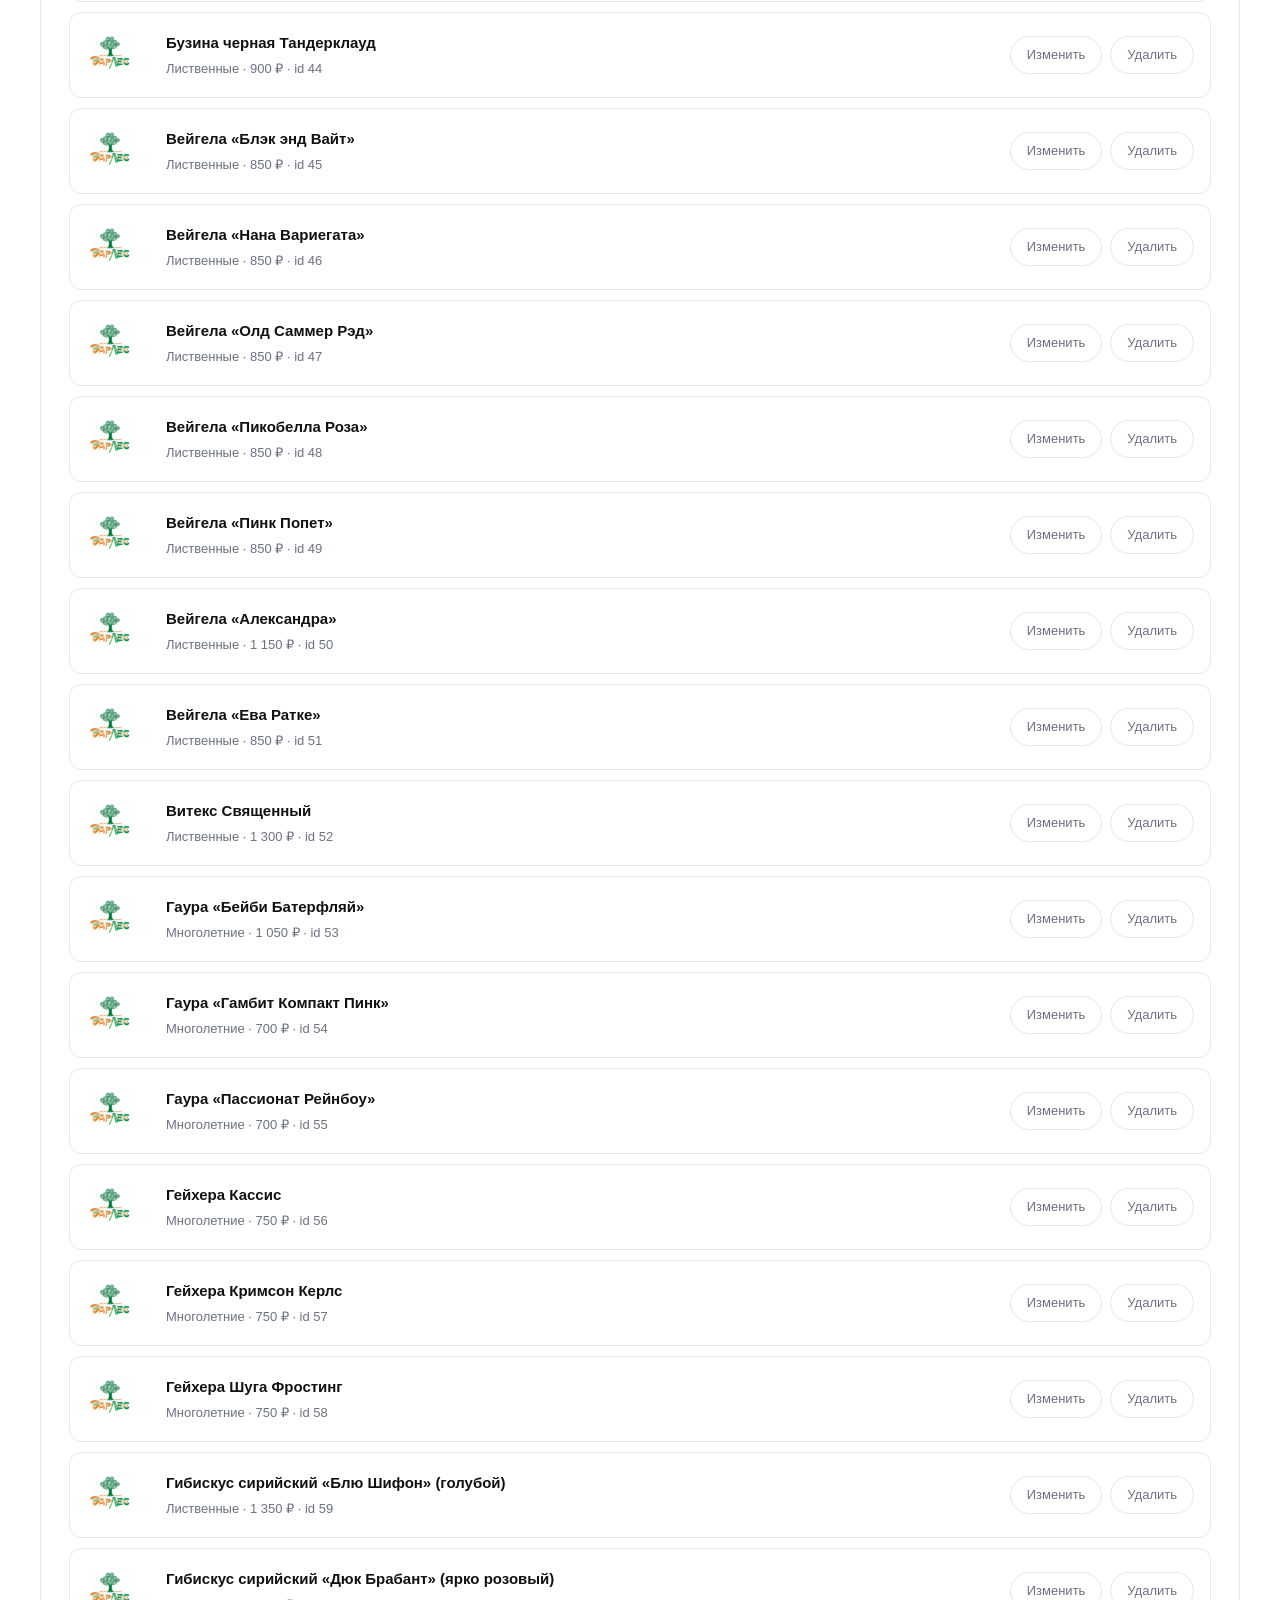
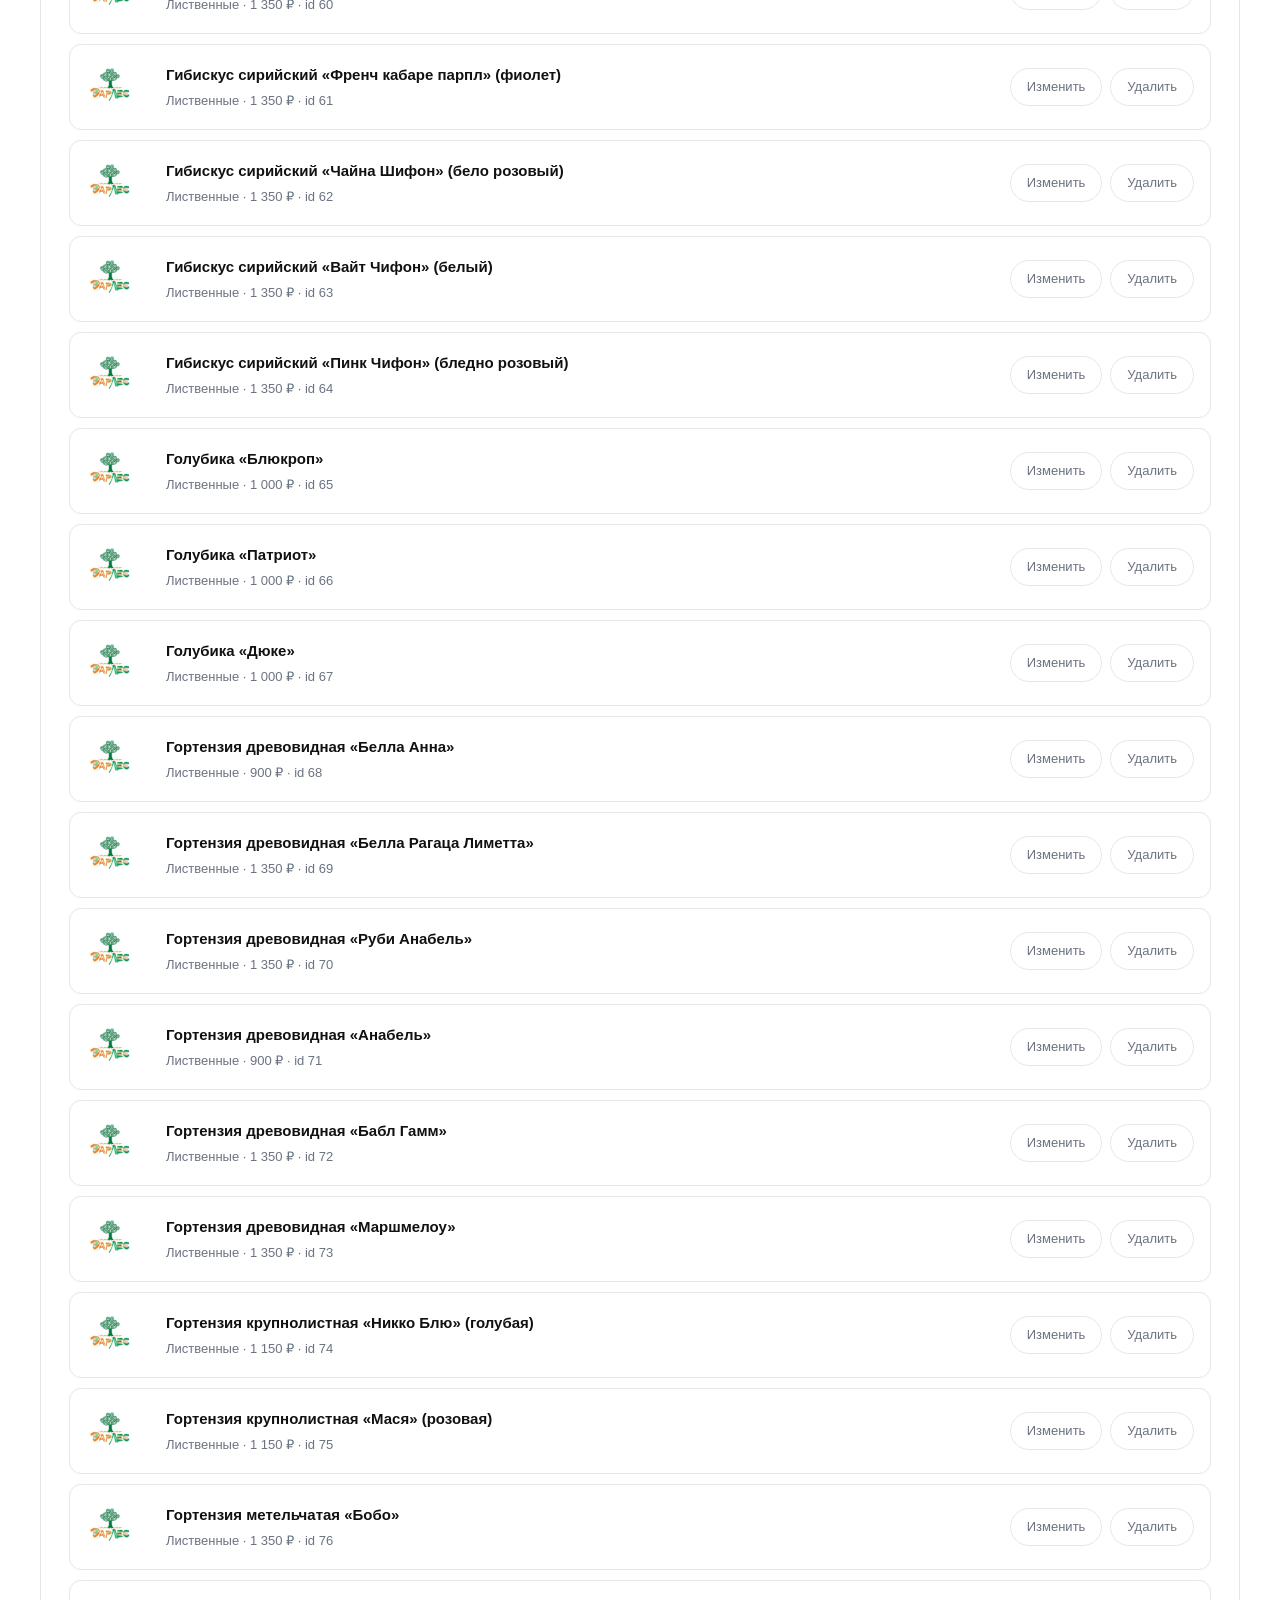
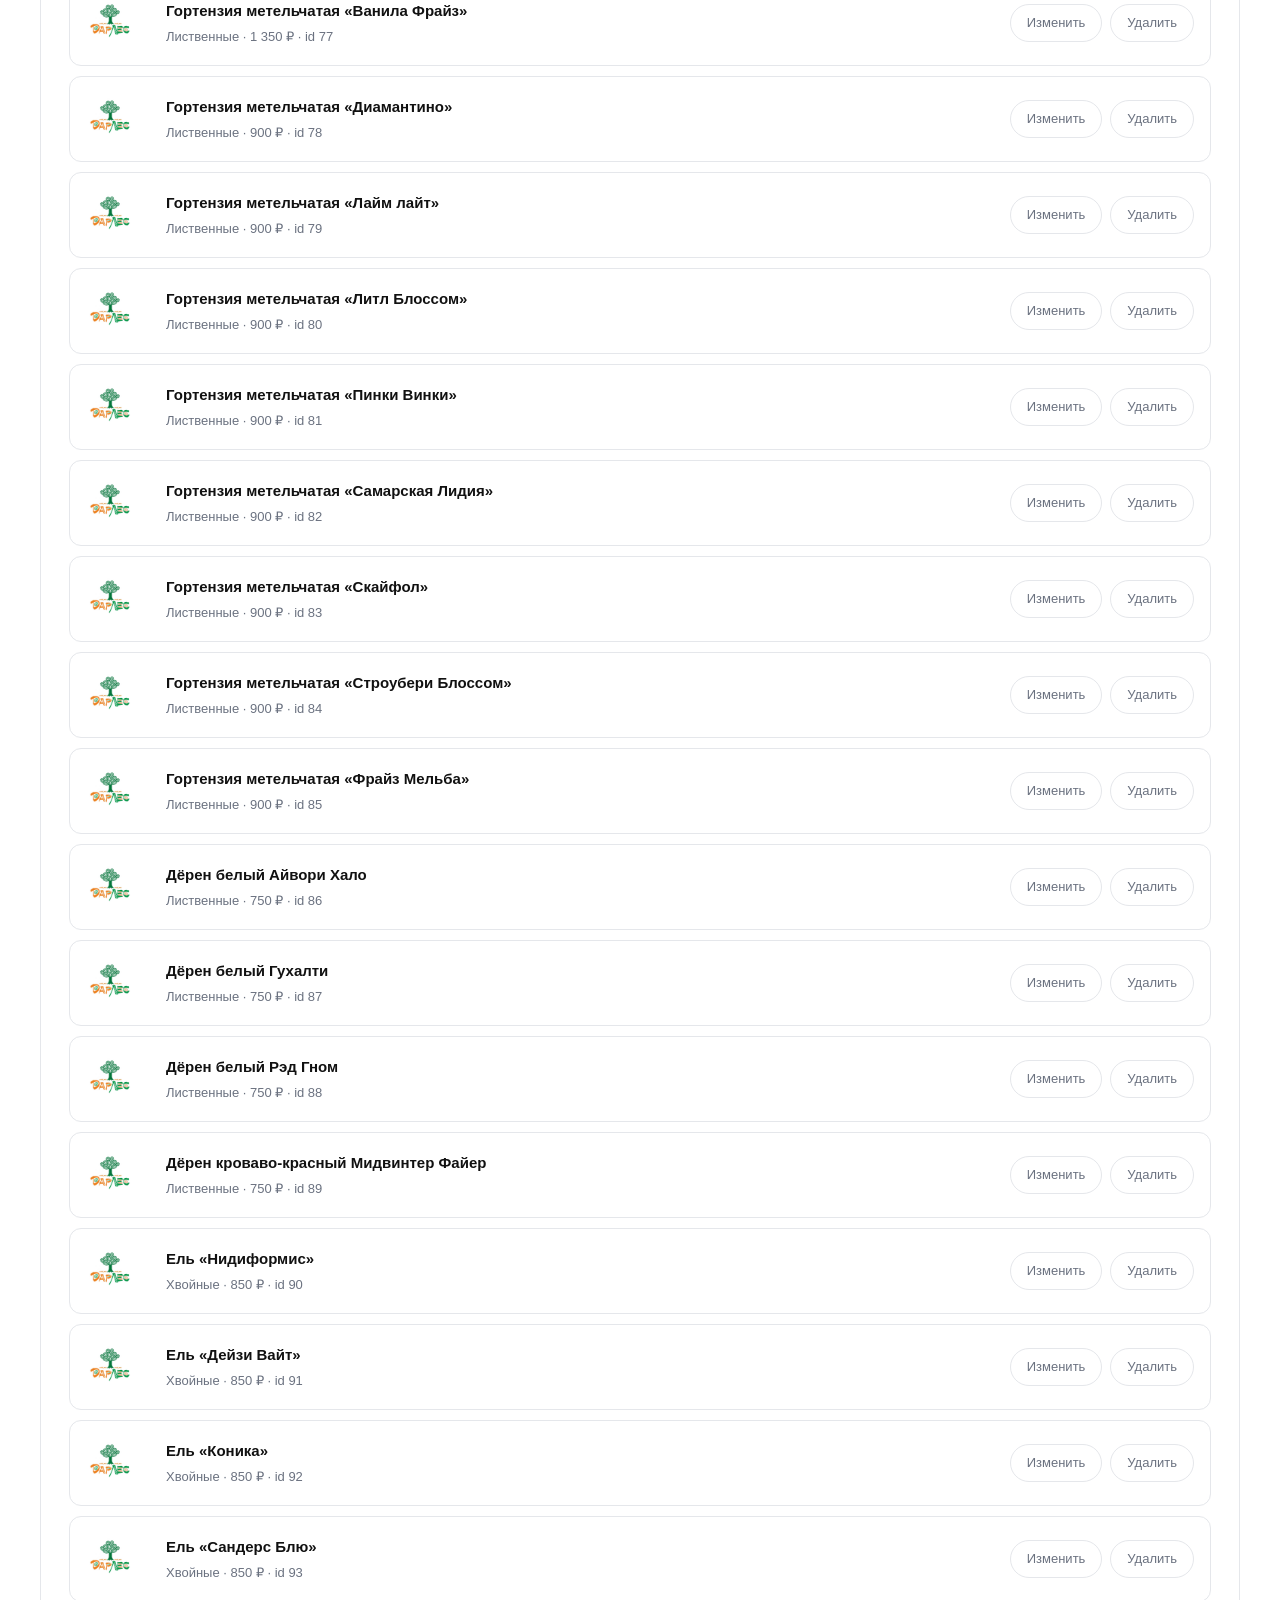
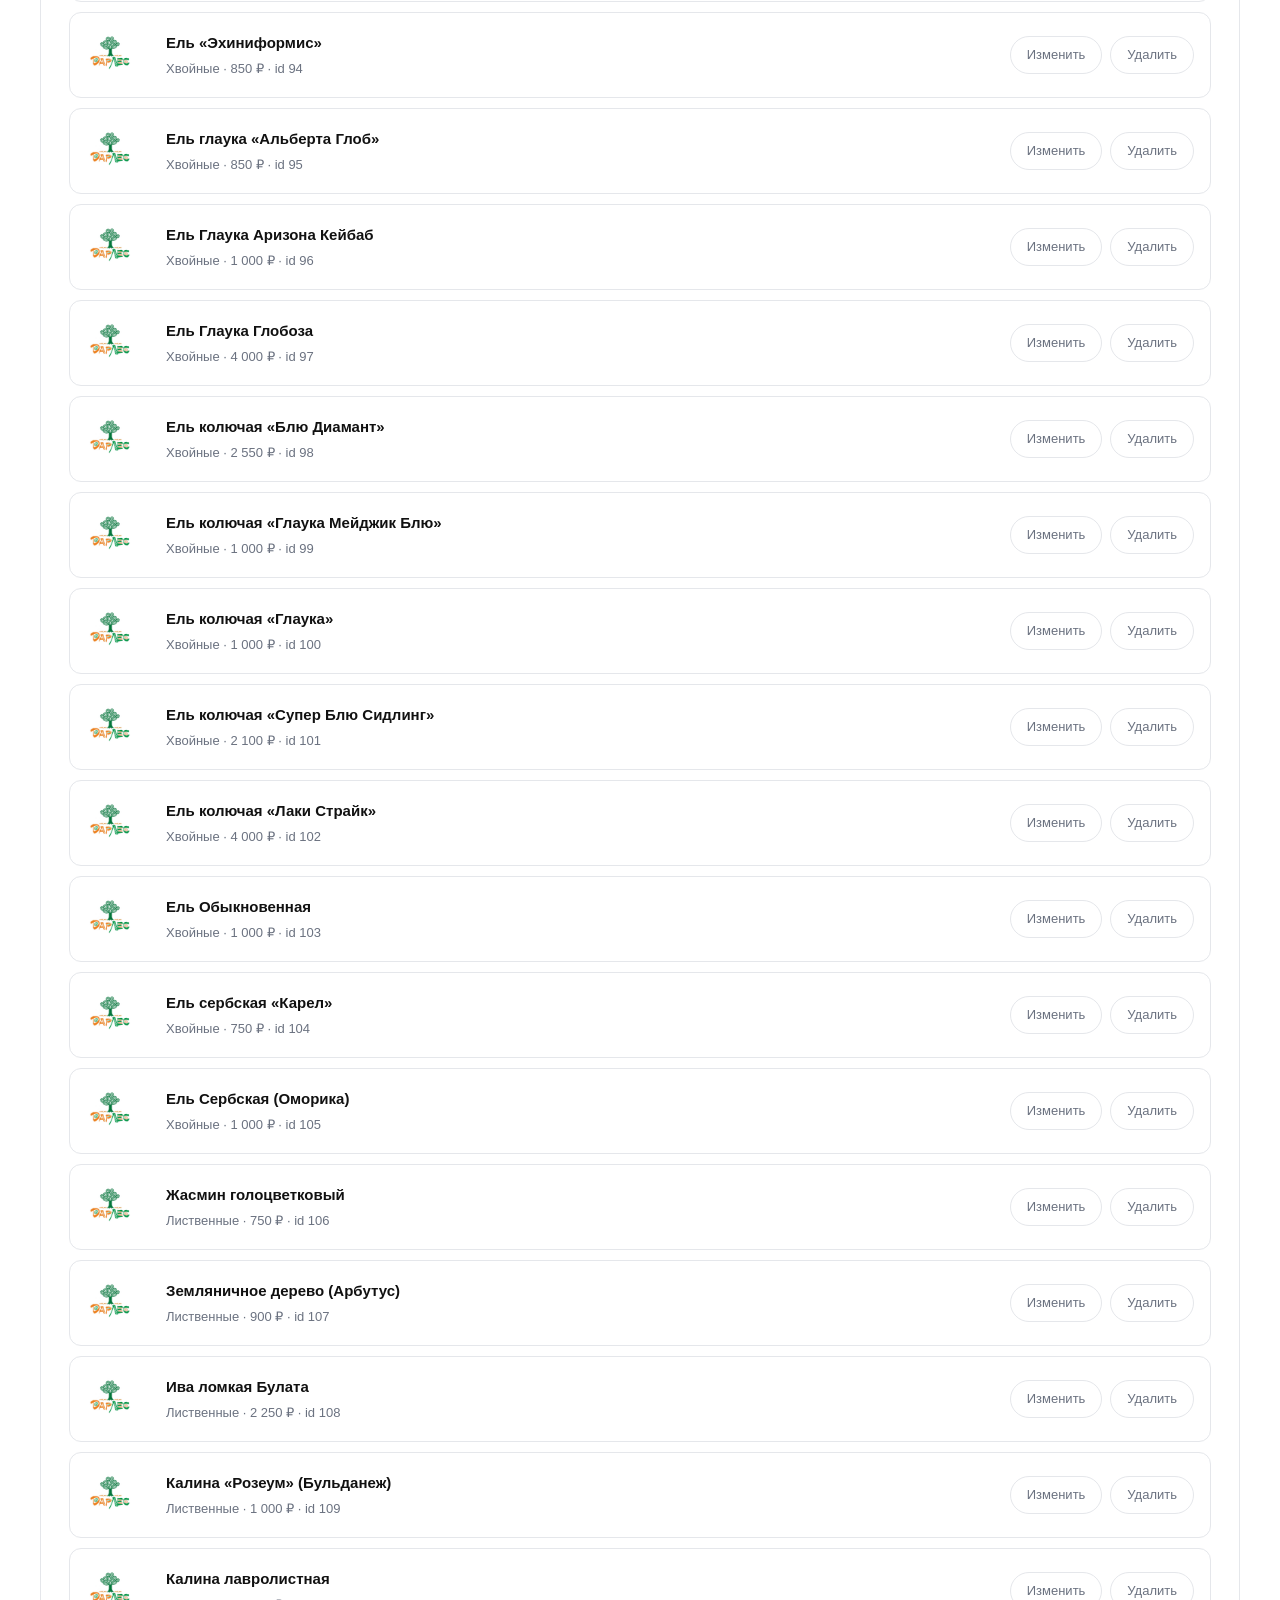
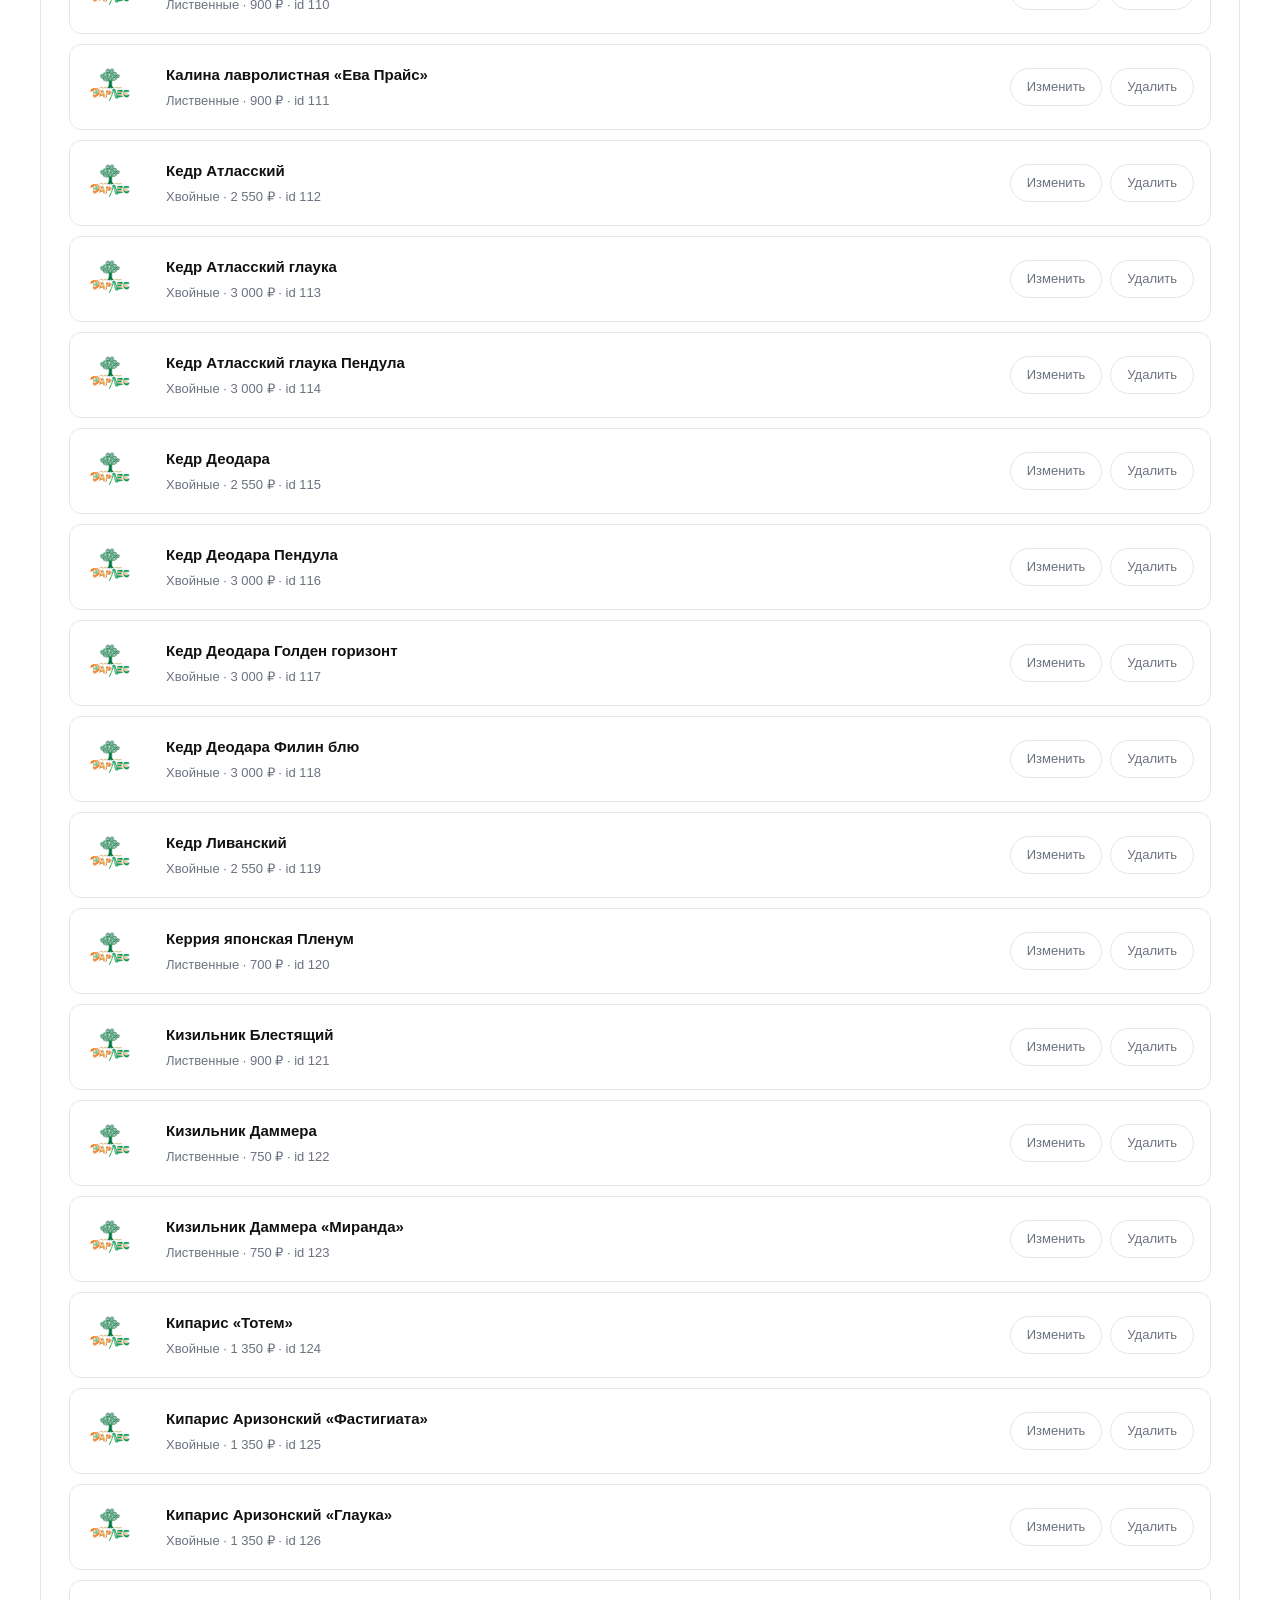
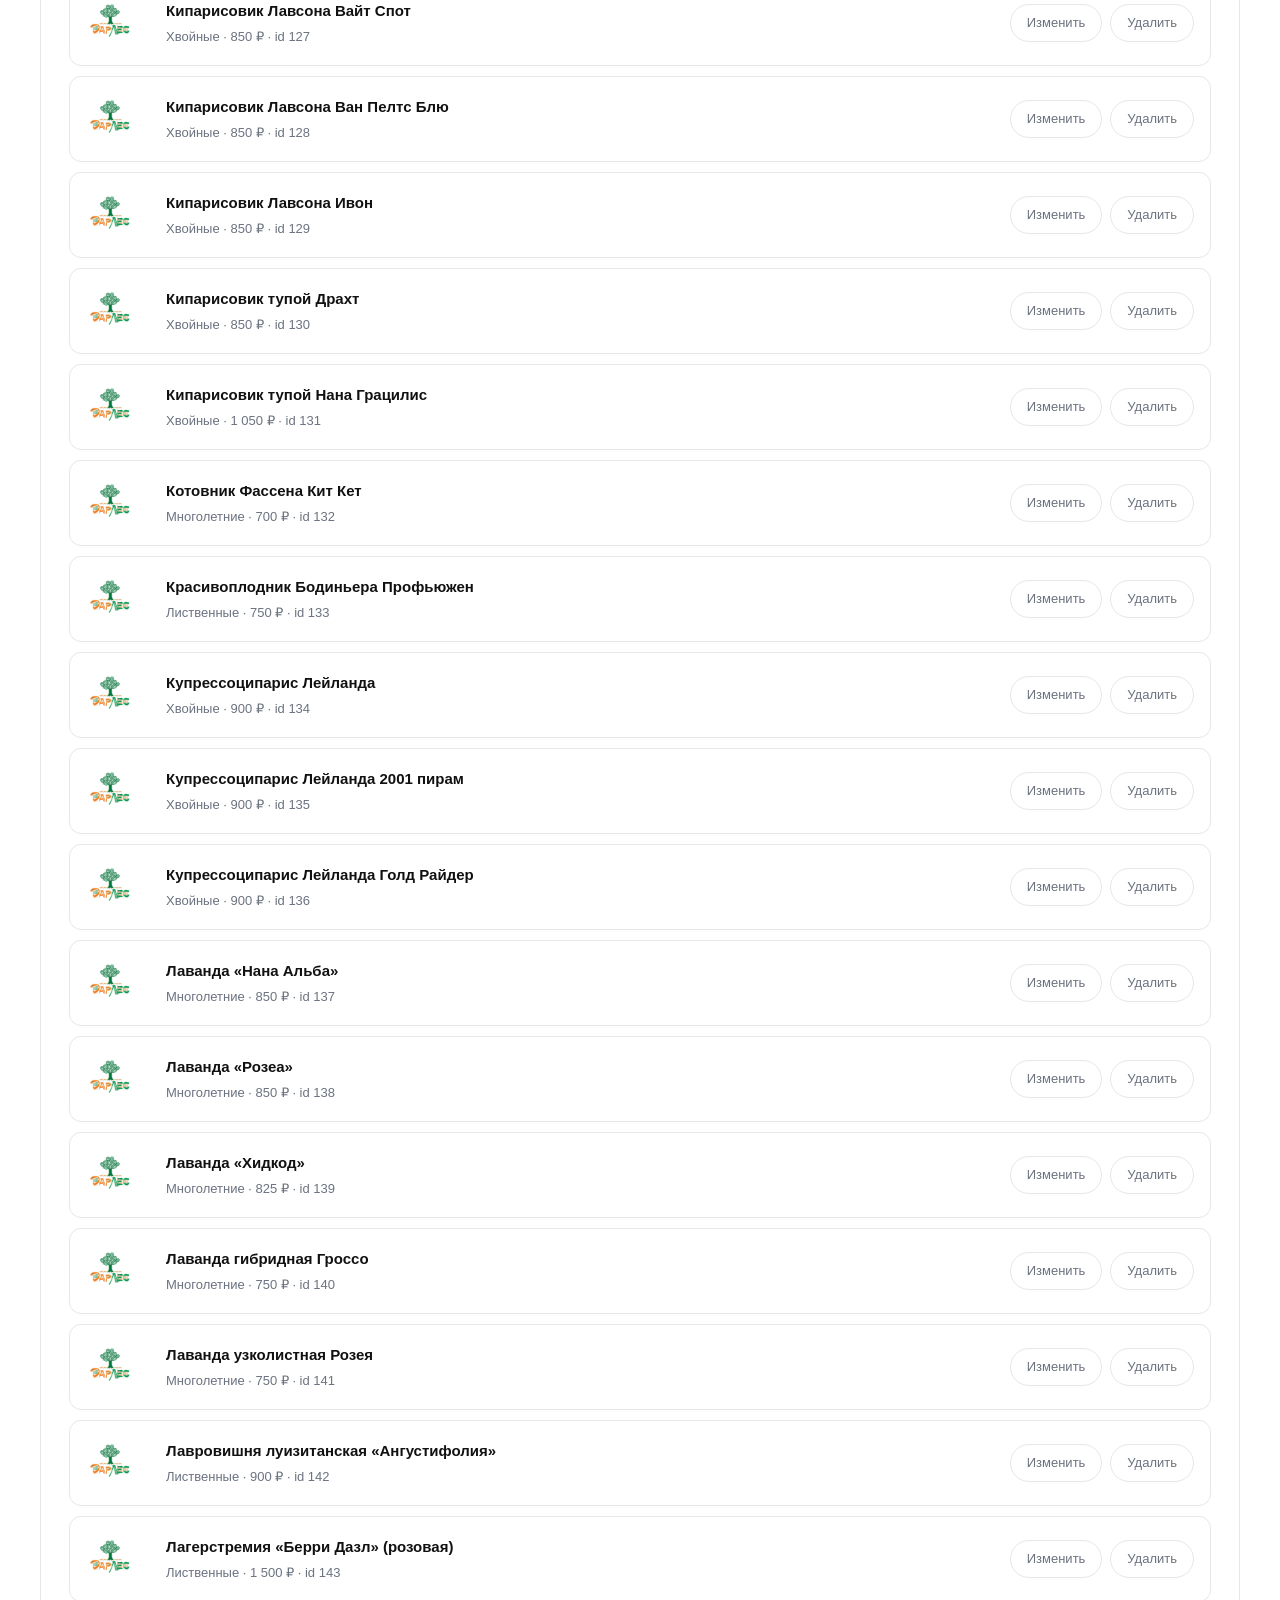
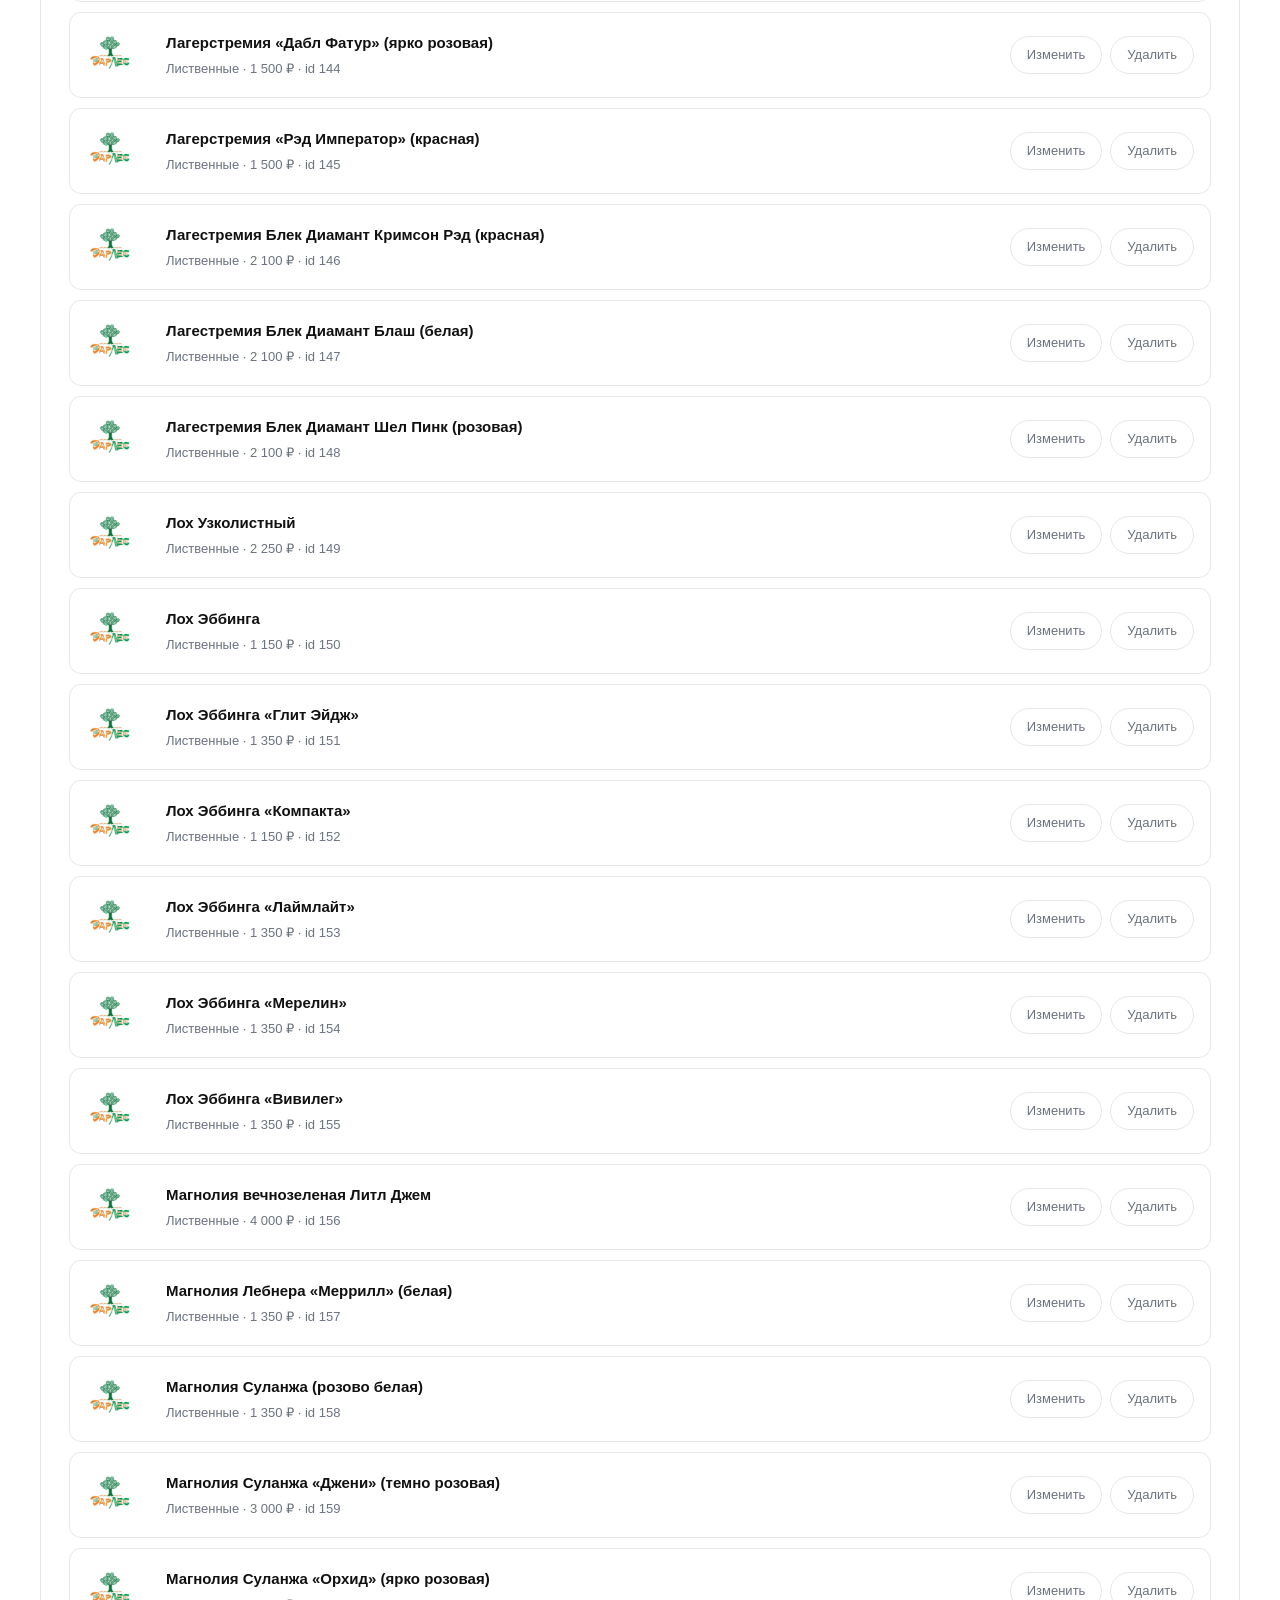
==== commit c284ba76: "Безопасность и улучшения: защита от XSS, CSP, безопасный токен, SEO и доступность Co-authored-by: ar" ====
--- a/admin.html
+++ b/admin.html
@@ -3,71 +3,141 @@
 <head>
 <meta charset="UTF-8">
 <meta name="viewport" content="width=device-width, initial-scale=1">
-<title>Вход — админ-панель «ДарЛес»</title>
+<meta http-equiv="Content-Security-Policy" content="default-src 'self'; base-uri 'self'; object-src 'none'; frame-ancestors 'none'; form-action 'self'; script-src 'self'; style-src 'self' 'unsafe-inline' https://fonts.googleapis.com; font-src 'self' https://fonts.gstatic.com; img-src 'self' data: blob:; connect-src 'self' https://api.github.com">
+<meta name="referrer" content="strict-origin-when-cross-origin">
+<meta http-equiv="X-Content-Type-Options" content="nosniff">
+<title>Админ-панель — питомник «ДарЛес»</title>
 <meta name="robots" content="noindex,nofollow">
-<meta name="googlebot" content="noindex,nofollow">
-<!-- АНТИКЭШ: браузер и CDN должны каждый раз проверять новую версию -->
-<meta http-equiv="Cache-Control" content="no-cache, no-store, must-revalidate">
-<meta http-equiv="Pragma" content="no-cache">
-<meta http-equiv="Expires" content="0">
 <link rel="icon" href="images/site/6.jpg">
 <link href="https://fonts.googleapis.com/css2?family=Inter:wght@400;500;600;700&display=swap" rel="stylesheet">
-<link rel="stylesheet" href="css/style.css?v=6">
-<link rel="stylesheet" href="css/admin.css?v=6">
-<script>
-  // СРАЗУ до загрузки любых скриптов: если старая сессия не от этой версии — сбрасываем
-  try {
-    const s = JSON.parse(sessionStorage.getItem("darles_admin_session") || "null");
-    if (s && s.v !== 5) {
-      sessionStorage.removeItem("darles_admin_session");
-      localStorage.removeItem("darles_admin_attempts");
-    }
-  } catch(e) {}
-</script>
-<script src="js/admin-auth.js?v=6"></script>
+<link rel="stylesheet" href="css/style.css">
+<link rel="stylesheet" href="css/admin.css">
 </head>
 <body>
-<script>
-  function bootAdminPanel() {
-    document.title = "Админ-панель — питомник «ДарЛес»";
+<div id="site-header"></div>
 
-    function loadScript(src) {
-      return new Promise((res, rej) => {
-        const s = document.createElement("script");
-        s.src = src + "?v=6"; s.onload = res; s.onerror = () => rej(new Error("Не удалось загрузить " + src));
-        document.body.appendChild(s);
-      });
-    }
+<section class="page-head">
+  <div class="wrap">
+    <div class="crumbs"><a href="index.html">Главная</a> / Админ-панель</div>
+    <h2>Админ-панель</h2>
+    <p class="lead">Добавляйте растения перетаскиванием фото и простыми полями. Остальное панель сделает сама.</p>
+    <div class="admin__status">
+      <span id="ghStatus" class="badge badge--gray">Проверяю подключение…</span>
+      <button class="btn btn--ghost btn--sm" id="btnSettings" type="button">Настройки публикации</button>
+    </div>
+  </div>
+</section>
 
-    (async () => {
-      try {
-        // v4: файл переименован из js/_panel.inc — Jekyll (GitHub Pages)
-        // не публикует файлы с именем, начинающимся с "_", и отдавал 404.
-        const resp = await fetch("js/panel.inc?v=6", { cache: "no-store" });
-        if (!resp.ok) throw new Error("Не удалось загрузить панель");
-        document.body.innerHTML = await resp.text();
+<!-- ================= НАСТРОЙКИ ================= -->
+<section class="wrap" id="settings" style="display:none">
+  <div class="panel">
+    <h3>Публикация на сайт</h3>
+    <p class="muted">Чтобы растения появлялись на сайте «в один клик», подключите панель к репозиторию GitHub.</p>
+    <div class="field-row">
+      <label>Репозиторий
+        <input id="cfgRepo" type="text" value="samagon90/lera-project">
+      </label>
+      <label>Ветка
+        <input id="cfgBranch" type="text" value="main">
+      </label>
+    </div>
+    <label>Токен GitHub <span class="muted">(fine-grained, право Contents: Read and write — только для этого репозитория)</span>
+      <input id="cfgToken" type="password" placeholder="github_pat_…" autocomplete="off" spellcheck="false">
+    </label>
+    <label class="check"><input type="checkbox" id="cfgRemember">
+      Запомнить токен до закрытия вкладки (иначе вводится заново при каждом входе)</label>
+    <p class="muted small"><b>Безопасность:</b> токен не сохраняется на диск браузера и не попадает в репозиторий.
+      Выдавайте ему доступ только к этому репозиторию и только Contents: Read and write, а после работы
+      нажимайте «Забыть токен». Не открывайте админ-панель на чужом компьютере.</p>
+    <p class="muted small">Как получить токен: github.com → Settings → Developer settings →
+      Fine-grained tokens → Generate new token → в «Repository access» выберите только lera-project,
+      в Permissions → Contents → Read and write. Токен передаётся только на api.github.com и никуда больше. <a href="https://github.com/settings/personal-access-tokens/new" target="_blank" rel="noopener noreferrer">Открыть страницу токенов →</a></p>
+    <div class="btn-row">
+      <button class="btn btn--sm" id="btnSaveCfg" type="button">Сохранить и проверить</button>
+      <button class="btn btn--ghost btn--sm" id="btnForget" type="button">Забыть токен</button>
+    </div>
+    <p class="muted small">Без токена панель работает в «локальном режиме»: кнопка «Скачать файлы»
+      выдаст готовые файлы — их нужно загрузить в репозиторий вручную (кнопка Add file → Upload files).</p>
+  </div>
+</section>
 
-        await loadScript("js/products.js");
-        await loadScript("js/site.js");
-        await loadScript("js/photo-editor.js");
-        await loadScript("js/admin-ai.js");
-        await loadScript("js/plant-id.js");
-        await loadScript("js/admin.js");
-        renderHeader("admin");
-        renderFooter();
-        document.getElementById("btnLogout").addEventListener("click", () => {
-          if (confirm("Выйти из админ-панели?")) ADMIN_AUTH.logout();
-        });
-      } catch (e) {
-        document.body.innerHTML =
-          '<div style="padding:40px;text-align:center;font-family:sans-serif;color:#b3261e">' +
-          'Ошибка загрузки панели: ' + String(e.message) + '<br><br>' +
-          '<a href="index.html" style="color:#3c6b4c">← На главную</a></div>';
-      }
-    })();
-  }
+<main class="wrap admin">
+  <div class="admin__grid">
 
-  ADMIN_AUTH.requireAuth(bootAdminPanel);
-</script>
+    <!-- ================= ФОРМА ДОБАВЛЕНИЯ ================= -->
+    <section class="panel">
+      <h3 id="formTitle">Добавить растение</h3>
+
+      <div class="dropzone" id="dropzone">
+        <input type="file" id="fileInput" accept="image/*" multiple hidden>
+        <div class="dropzone__hint" id="dzHint">
+          <span class="dropzone__ico">📷</span>
+          <b>Перетащите фото сюда</b>
+          <span>или кликните, чтобы выбрать · можно вставить из буфера (Ctrl+V)</span>
+          <span class="muted small">Первое фото — главное. Затем кнопкой ✏️ можно сменить фон и выровнять растение.</span>
+        </div>
+        <div class="dropzone__thumbs" id="dzThumbs"></div>
+      </div>
+      <label class="check"><input type="checkbox" id="optTrim" checked>
+        Автообработка фото: обрезать белые поля и привести к формату карточки 3:4</label>
+
+      <div class="field-row">
+        <label>Название *
+          <input id="fName" type="text" placeholder="Туя западная «Брабант»">
+        </label>
+        <label>Категория
+          <select id="fCategory">
+            <option value="hvoynye">Хвойные</option>
+            <option value="listvennye">Лиственные</option>
+            <option value="mnogoletnie">Многолетние</option>
+          </select>
+        </label>
+        <label>Цена, ₽ * <span class="muted">(только цифры)</span>
+          <input id="fPrice" type="number" min="0" step="50" placeholder="1300">
+        </label>
+      </div>
+
+      <label>Короткая подпись в карточке
+        <input id="fShort" type="text" placeholder="Быстрорастущая туя для высокой изгороди" maxlength="70">
+      </label>
+
+      <label>Описание <span class="muted">(можно просто вставить готовый текст; пустая строка = новый абзац)</span>
+        <textarea id="fDesc" rows="9" placeholder="Первый абзац: что это за растение.&#10;&#10;Второй: высота, морозостойкость, почва, освещение.&#10;&#10;Третий: уход и применение в дизайне."></textarea>
+      </label>
+
+      <div class="btn-row">
+        <button class="btn" id="btnPublish" type="button">Опубликовать на сайт</button>
+        <button class="btn btn--ghost" id="btnSaveDraft" type="button">Сохранить черновик</button>
+        <button class="btn btn--ghost" id="btnDownload" type="button">Скачать файлы</button>
+        <button class="btn btn--ghost" id="btnReset" type="button" style="display:none">Отмена</button>
+      </div>
+
+      <div class="publog" id="publog" style="display:none"></div>
+    </section>
+
+    <!-- ================= ПРЕДПРОСМОТР ================= -->
+    <aside class="admin__side">
+      <div class="panel panel--sticky">
+        <h3>Предпросмотр карточки</h3>
+        <div id="preview" class="muted small" style="padding:20px 0">Заполните поля — здесь появится карточка как в каталоге.</div>
+      </div>
+    </aside>
+  </div>
+
+  <!-- ================= КАТАЛОГ ================= -->
+  <section class="panel" style="margin-top:34px">
+    <h3>Растения на сайте <span class="muted small" id="prodCount"></span></h3>
+    <p class="muted small" id="tblNote"></p>
+    <div class="admin__table" id="prodTable"></div>
+  </section>
+</main>
+
+<div id="site-footer"></div>
+
+<script src="js/products.js"></script>
+<script src="js/site.js"></script>
+<script src="js/photo-editor.js"></script>
+<script src="js/admin.js"></script>
+<script src="js/admin-page.js"></script>
 </body>
 </html>
--- a/css/style.css
+++ b/css/style.css
@@ -22,7 +22,7 @@
 .section{padding:88px 0}
 .section--gray{background:var(--gray-light)}
 h1,h2,h3{line-height:1.2;font-weight:700;letter-spacing:-.02em}
-h2{font-size:clamp(28px,4vw,44px);color:var(--green)}
+h1,h2{font-size:clamp(28px,4vw,44px);color:var(--green)}
 h3{font-size:20px}
 .lead{font-size:clamp(17px,2vw,21px);color:var(--gray);max-width:900px;margin-top:18px}
 .center{text-align:center}
@@ -137,13 +137,6 @@
 .card__price{font-size:19px;font-weight:700;color:var(--green)}
 .card__more{font-size:14px;color:var(--gray)}
 
-/* ---------- «НЕТ В НАЛИЧИИ» (выключается в админ-панели) ---------- */
-.card__out{position:absolute;left:0;right:0;bottom:0;background:rgba(34,67,47,.92);color:#fff;
-  font-size:12px;font-weight:700;letter-spacing:.05em;text-transform:uppercase;text-align:center;padding:6px 0}
-.card--out .card__img img{filter:grayscale(.3);opacity:.7}
-.card--out .card__name{color:var(--gray)}
-.card__price--out{font-size:15px;font-weight:600;color:var(--gray)}
-
 /* ---------- CATEGORY CIRCLES ---------- */
 .circles{display:flex;justify-content:center;gap:clamp(24px,6vw,90px);flex-wrap:wrap;margin-top:52px}
 .circle{text-align:center}
@@ -167,8 +160,6 @@
 .toolbar input,.toolbar select{font:inherit;padding:12px 16px;border:1px solid var(--line);border-radius:999px;color:var(--black);background:#fff}
 .toolbar input{min-width:280px}
 .toolbar .count{color:var(--gray);font-size:14px}
-.toolbar__check{display:inline-flex;align-items:center;gap:8px;font-size:14px;color:var(--gray);white-space:nowrap;cursor:pointer}
-.toolbar__check input{width:18px;height:18px;accent-color:var(--green)}
 .grid{display:grid;grid-template-columns:repeat(auto-fill,minmax(250px,1fr));gap:24px;margin:34px 0 20px}
 .empty{text-align:center;color:var(--gray);padding:70px 0}
 
@@ -217,79 +208,58 @@
   .topbar__logo span{display:none}
   .btn--big{padding:16px 36px;font-size:15px}
   .toolbar input{min-width:100%}
-  .wrap{padding:0 16px}
-
-  /* МОБИЛЬНЫЙ КАТАЛОГ — компактная «маркетплейс»-сетка: 3 колонки,
-     квадратное фото, название в 2 строки, цена. Подпись скрыта,
-     чтобы на экран помещалось сразу несколько рядов карточек. */
-  #grid{grid-template-columns:repeat(3,1fr);gap:12px 10px;margin:22px 0 12px}
-  #grid .card{border-radius:10px}
-  #grid .card__img{aspect-ratio:1/1;border-bottom:0}
-  #grid .card__img img{transition:none}
-  #grid .card__tag{display:none}
-  #grid .card__body{padding:8px 6px 10px}
-  #grid .card__name{font-size:12px;line-height:1.25;font-weight:600;
-    min-height:2.5em;display:-webkit-box;-webkit-line-clamp:2;
-    -webkit-box-orient:vertical;overflow:hidden}
-  #grid .card__short{display:none}
-  #grid .card__bottom{display:block;margin-top:6px}
-  #grid .card__price{font-size:13px;font-weight:700}
-  #grid .card__more{display:none}
-
-  /* Шапка каталога компактнее — больше карточек на первом экране */
-  .page-head--catalog{padding:30px 0 0}
-  .page-head--catalog h2{font-size:24px}
-  .page-head--catalog .lead{display:none}
-  .page-head--catalog .crumbs{margin-bottom:8px}
-  .page-head--catalog .tabs{margin:18px 0 4px;gap:10px;flex-wrap:nowrap;
-    justify-content:flex-start;overflow-x:auto;padding-bottom:6px;
-    scrollbar-width:none;-ms-overflow-style:none}
-  .page-head--catalog .tabs::-webkit-scrollbar{display:none}
-  .page-head--catalog .tab{padding:6px 16px 6px 6px;gap:8px;flex:0 0 auto;font-size:13px}
-  .page-head--catalog .tab img{width:32px;height:32px}
-  .toolbar{margin:12px 0 6px}
-}
-
-/* ---------- РАЗМЕР И НАЛИЧИЕ (карточка, товар, таблица) ---------- */
-.card__size{position:absolute;top:12px;right:12px;background:rgba(20,26,22,.82);color:#fff;font-size:12px;
-  padding:5px 11px;border-radius:999px;font-weight:600;letter-spacing:.04em}
-.card__stock{font-size:12.5px;font-weight:600;padding:4px 10px;border-radius:999px;white-space:nowrap}
-.stock{display:inline-block;font-size:13px;font-weight:600;padding:4px 12px;border-radius:999px;white-space:nowrap}
-.stock--yes{background:#e8f4ea;color:#1f6b38}
-.stock--few{background:#fff4e0;color:#9a6700}
-.stock--no{background:#f1f2f1;color:#6b7370}
-.stock--ask{background:#f1f2f1;color:#6b7370}
-.card__stock.stock--yes{background:#e8f4ea;color:#1f6b38}
-.card__stock.stock--few{background:#fff4e0;color:#9a6700}
-.card__stock.stock--no,.card__stock.stock--ask{background:#f1f2f1;color:#6b7370}
-
-.product__facts{display:flex;gap:12px;flex-wrap:wrap;align-items:center;margin-top:14px}
-.product__facts .fact{background:var(--gray-light);border:1px solid var(--line);border-radius:999px;
-  padding:7px 16px;font-size:14px;color:var(--black)}
-.product__facts .fact b{font-weight:600;color:var(--gray)}
-.product__facts .fact.stock{border:0}
-
-/* ---------- ТАБЛИЦА НАЛИЧИЯ ---------- */
-.check--inline{display:inline-flex;align-items:center;gap:9px;font-size:14px;color:var(--gray);cursor:pointer}
-.check--inline input{width:17px;height:17px;accent-color:var(--green)}
-.pricetable-wrap{margin:22px 0 40px;border:1px solid var(--line);border-radius:var(--radius);overflow:auto}
-.pricetable{width:100%;border-collapse:collapse;background:#fff;font-size:15px}
-.pricetable th,.pricetable td{padding:13px 18px;text-align:left;border-bottom:1px solid var(--line)}
-.pricetable thead th{position:sticky;top:0;background:var(--gray-light);color:var(--gray);font-size:13px;
-  text-transform:uppercase;letter-spacing:.08em;z-index:2}
-.pricetable tbody tr:hover{background:#fafbfa}
-.pricetable tbody tr:last-child td{border-bottom:0}
-.pricetable a{font-weight:500}
-.pricetable a:hover{color:var(--green);text-decoration:underline}
-.pricetable .th-num{text-align:right}
-.pricetable .td-price{font-weight:700;color:var(--green);white-space:nowrap}
-.pricetable .td-cat{color:var(--gray);font-size:14px}
-.th-sort{cursor:pointer;user-select:none}
-.th-sort:hover{color:var(--green)}
-.th-sort.sorted{color:var(--green)}
-.th-sort.sorted::after{content:" ↕";font-size:11px}
-@media(max-width:700px){
-  .pricetable th,.pricetable td{padding:11px 12px;font-size:14px}
-  .pricetable .td-cat{display:none}
-  .pricetable thead th:nth-child(2){display:none}
-}
+}
+
+/* ================= ДОСТУПНОСТЬ ================= */
+.skip-link {
+  position: absolute;
+  left: -9999px;
+  top: 0;
+  z-index: 999;
+  background: var(--green, #1d4a2c);
+  color: #fff;
+  padding: 12px 18px;
+  border-radius: 0 0 10px 0;
+  font-weight: 600;
+}
+.skip-link:focus { left: 0; }
+
+/* Видимый фокус для клавиатуры — важен для доступности */
+a:focus-visible,
+button:focus-visible,
+input:focus-visible,
+select:focus-visible,
+textarea:focus-visible,
+[tabindex]:focus-visible {
+  outline: 3px solid #2f7d4f;
+  outline-offset: 2px;
+  border-radius: 6px;
+}
+
+/* Уважаем системную настройку «меньше движения» */
+@media (prefers-reduced-motion: reduce) {
+  *, *::before, *::after {
+    animation-duration: .001ms !important;
+    animation-iteration-count: 1 !important;
+    transition-duration: .001ms !important;
+    scroll-behavior: auto !important;
+  }
+}
+
+/* Печать: убираем лишнее */
+@media print {
+  .topbar, .drawer, .footer, .ai-fab, .ai-box, .carousel__arrow, .carousel__dots { display: none !important; }
+  body { background: #fff; }
+}
+
+.visually-hidden {
+  position: absolute !important;
+  width: 1px; height: 1px;
+  padding: 0; margin: -1px;
+  overflow: hidden; clip: rect(0 0 0 0);
+  white-space: nowrap; border: 0;
+}
+
+/* h1 в шапке героя и каталоге наследует прежний вид */
+h1.hero__scroll { font-size: inherit; font-weight: inherit; margin: 0; }
+
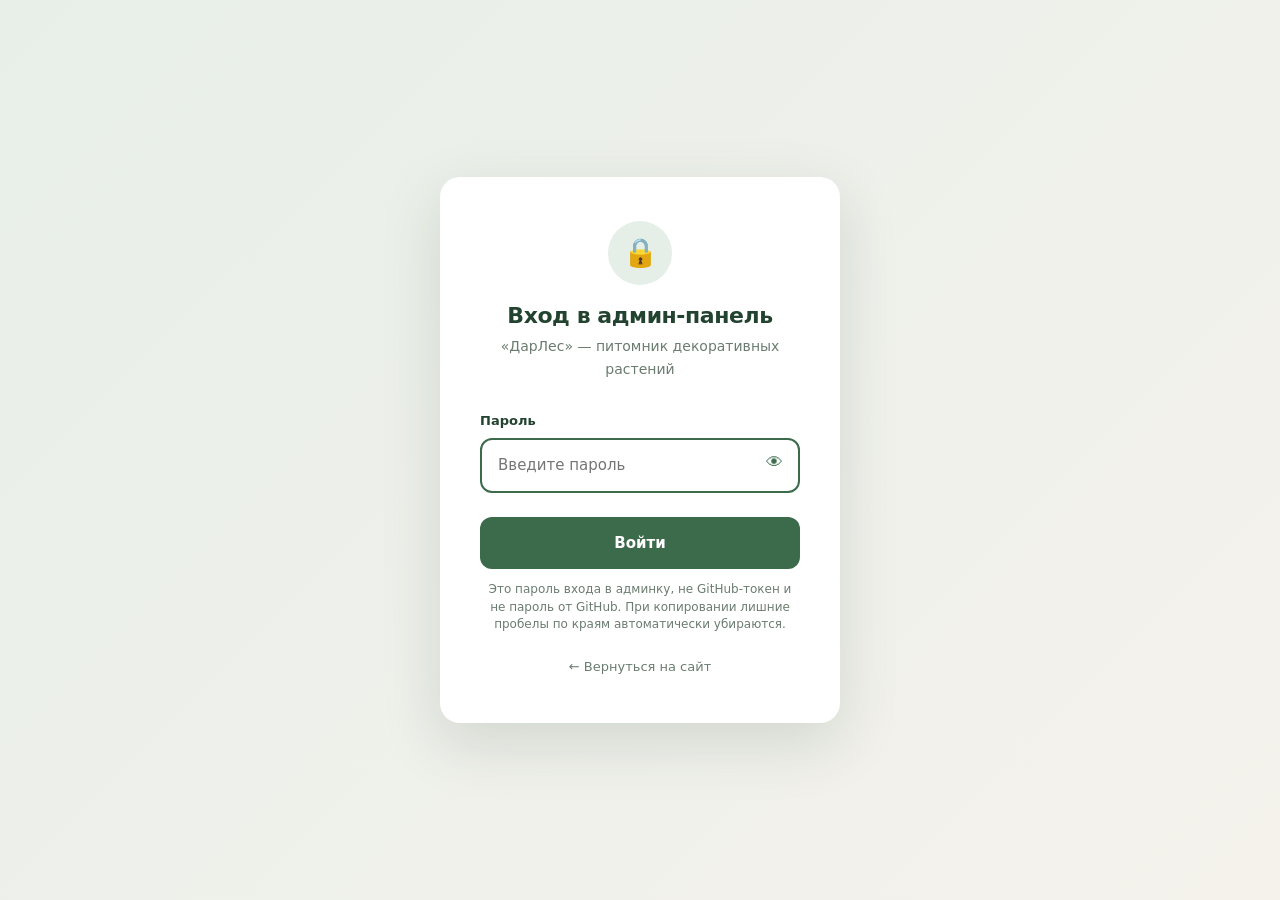
==== commit 58ba0d40: "Reset admin password Co-authored-by: arena-agent <297053741+arena-agent@users.noreply.github.com>" ====
--- a/admin.html
+++ b/admin.html
@@ -3,141 +3,77 @@
 <head>
 <meta charset="UTF-8">
 <meta name="viewport" content="width=device-width, initial-scale=1">
-<meta http-equiv="Content-Security-Policy" content="default-src 'self'; base-uri 'self'; object-src 'none'; frame-ancestors 'none'; form-action 'self'; script-src 'self'; style-src 'self' 'unsafe-inline' https://fonts.googleapis.com; font-src 'self' https://fonts.gstatic.com; img-src 'self' data: blob:; connect-src 'self' https://api.github.com">
-<meta name="referrer" content="strict-origin-when-cross-origin">
-<meta http-equiv="X-Content-Type-Options" content="nosniff">
-<title>Админ-панель — питомник «ДарЛес»</title>
+<title>Вход — админ-панель «ДарЛес»</title>
 <meta name="robots" content="noindex,nofollow">
+<meta name="googlebot" content="noindex,nofollow">
+<!-- АНТИКЭШ: браузер и CDN должны каждый раз проверять новую версию -->
+<meta http-equiv="Cache-Control" content="no-cache, no-store, must-revalidate">
+<meta http-equiv="Pragma" content="no-cache">
+<meta http-equiv="Expires" content="0">
 <link rel="icon" href="images/site/6.jpg">
 <link href="https://fonts.googleapis.com/css2?family=Inter:wght@400;500;600;700&display=swap" rel="stylesheet">
-<link rel="stylesheet" href="css/style.css">
-<link rel="stylesheet" href="css/admin.css">
+<link rel="stylesheet" href="css/style.css?v=7">
+<link rel="stylesheet" href="css/admin.css?v=7">
+<script>
+  // СРАЗУ до загрузки любых скриптов: при новой версии сбрасываем старую сессию и локальную блокировку попыток
+  try {
+    const AUTH_VERSION = "7";
+    if (localStorage.getItem("darles_admin_auth_version") !== AUTH_VERSION) {
+      sessionStorage.removeItem("darles_admin_session");
+      localStorage.removeItem("darles_admin_attempts");
+      localStorage.setItem("darles_admin_auth_version", AUTH_VERSION);
+    }
+    const s = JSON.parse(sessionStorage.getItem("darles_admin_session") || "null");
+    if (s && String(s.v) !== AUTH_VERSION) {
+      sessionStorage.removeItem("darles_admin_session");
+      localStorage.removeItem("darles_admin_attempts");
+    }
+  } catch(e) {}
+</script>
+<script src="js/admin-auth.js?v=7"></script>
 </head>
 <body>
-<div id="site-header"></div>
+<script>
+  function bootAdminPanel() {
+    document.title = "Админ-панель — питомник «ДарЛес»";
 
-<section class="page-head">
-  <div class="wrap">
-    <div class="crumbs"><a href="index.html">Главная</a> / Админ-панель</div>
-    <h2>Админ-панель</h2>
-    <p class="lead">Добавляйте растения перетаскиванием фото и простыми полями. Остальное панель сделает сама.</p>
-    <div class="admin__status">
-      <span id="ghStatus" class="badge badge--gray">Проверяю подключение…</span>
-      <button class="btn btn--ghost btn--sm" id="btnSettings" type="button">Настройки публикации</button>
-    </div>
-  </div>
-</section>
+    function loadScript(src) {
+      return new Promise((res, rej) => {
+        const s = document.createElement("script");
+        s.src = src + "?v=7"; s.onload = res; s.onerror = () => rej(new Error("Не удалось загрузить " + src));
+        document.body.appendChild(s);
+      });
+    }
 
-<!-- ================= НАСТРОЙКИ ================= -->
-<section class="wrap" id="settings" style="display:none">
-  <div class="panel">
-    <h3>Публикация на сайт</h3>
-    <p class="muted">Чтобы растения появлялись на сайте «в один клик», подключите панель к репозиторию GitHub.</p>
-    <div class="field-row">
-      <label>Репозиторий
-        <input id="cfgRepo" type="text" value="samagon90/lera-project">
-      </label>
-      <label>Ветка
-        <input id="cfgBranch" type="text" value="main">
-      </label>
-    </div>
-    <label>Токен GitHub <span class="muted">(fine-grained, право Contents: Read and write — только для этого репозитория)</span>
-      <input id="cfgToken" type="password" placeholder="github_pat_…" autocomplete="off" spellcheck="false">
-    </label>
-    <label class="check"><input type="checkbox" id="cfgRemember">
-      Запомнить токен до закрытия вкладки (иначе вводится заново при каждом входе)</label>
-    <p class="muted small"><b>Безопасность:</b> токен не сохраняется на диск браузера и не попадает в репозиторий.
-      Выдавайте ему доступ только к этому репозиторию и только Contents: Read and write, а после работы
-      нажимайте «Забыть токен». Не открывайте админ-панель на чужом компьютере.</p>
-    <p class="muted small">Как получить токен: github.com → Settings → Developer settings →
-      Fine-grained tokens → Generate new token → в «Repository access» выберите только lera-project,
-      в Permissions → Contents → Read and write. Токен передаётся только на api.github.com и никуда больше. <a href="https://github.com/settings/personal-access-tokens/new" target="_blank" rel="noopener noreferrer">Открыть страницу токенов →</a></p>
-    <div class="btn-row">
-      <button class="btn btn--sm" id="btnSaveCfg" type="button">Сохранить и проверить</button>
-      <button class="btn btn--ghost btn--sm" id="btnForget" type="button">Забыть токен</button>
-    </div>
-    <p class="muted small">Без токена панель работает в «локальном режиме»: кнопка «Скачать файлы»
-      выдаст готовые файлы — их нужно загрузить в репозиторий вручную (кнопка Add file → Upload files).</p>
-  </div>
-</section>
+    (async () => {
+      try {
+        // v4: файл переименован из js/_panel.inc — Jekyll (GitHub Pages)
+        // не публикует файлы с именем, начинающимся с "_", и отдавал 404.
+        const resp = await fetch("js/panel.inc?v=7", { cache: "no-store" });
+        if (!resp.ok) throw new Error("Не удалось загрузить панель");
+        document.body.innerHTML = await resp.text();
 
-<main class="wrap admin">
-  <div class="admin__grid">
+        await loadScript("js/products.js");
+        await loadScript("js/site.js");
+        await loadScript("js/photo-editor.js");
+        await loadScript("js/admin-ai.js");
+        await loadScript("js/plant-id.js");
+        await loadScript("js/admin.js");
+        renderHeader("admin");
+        renderFooter();
+        document.getElementById("btnLogout").addEventListener("click", () => {
+          if (confirm("Выйти из админ-панели?")) ADMIN_AUTH.logout();
+        });
+      } catch (e) {
+        document.body.innerHTML =
+          '<div style="padding:40px;text-align:center;font-family:sans-serif;color:#b3261e">' +
+          'Ошибка загрузки панели: ' + String(e.message) + '<br><br>' +
+          '<a href="index.html" style="color:#3c6b4c">← На главную</a></div>';
+      }
+    })();
+  }
 
-    <!-- ================= ФОРМА ДОБАВЛЕНИЯ ================= -->
-    <section class="panel">
-      <h3 id="formTitle">Добавить растение</h3>
-
-      <div class="dropzone" id="dropzone">
-        <input type="file" id="fileInput" accept="image/*" multiple hidden>
-        <div class="dropzone__hint" id="dzHint">
-          <span class="dropzone__ico">📷</span>
-          <b>Перетащите фото сюда</b>
-          <span>или кликните, чтобы выбрать · можно вставить из буфера (Ctrl+V)</span>
-          <span class="muted small">Первое фото — главное. Затем кнопкой ✏️ можно сменить фон и выровнять растение.</span>
-        </div>
-        <div class="dropzone__thumbs" id="dzThumbs"></div>
-      </div>
-      <label class="check"><input type="checkbox" id="optTrim" checked>
-        Автообработка фото: обрезать белые поля и привести к формату карточки 3:4</label>
-
-      <div class="field-row">
-        <label>Название *
-          <input id="fName" type="text" placeholder="Туя западная «Брабант»">
-        </label>
-        <label>Категория
-          <select id="fCategory">
-            <option value="hvoynye">Хвойные</option>
-            <option value="listvennye">Лиственные</option>
-            <option value="mnogoletnie">Многолетние</option>
-          </select>
-        </label>
-        <label>Цена, ₽ * <span class="muted">(только цифры)</span>
-          <input id="fPrice" type="number" min="0" step="50" placeholder="1300">
-        </label>
-      </div>
-
-      <label>Короткая подпись в карточке
-        <input id="fShort" type="text" placeholder="Быстрорастущая туя для высокой изгороди" maxlength="70">
-      </label>
-
-      <label>Описание <span class="muted">(можно просто вставить готовый текст; пустая строка = новый абзац)</span>
-        <textarea id="fDesc" rows="9" placeholder="Первый абзац: что это за растение.&#10;&#10;Второй: высота, морозостойкость, почва, освещение.&#10;&#10;Третий: уход и применение в дизайне."></textarea>
-      </label>
-
-      <div class="btn-row">
-        <button class="btn" id="btnPublish" type="button">Опубликовать на сайт</button>
-        <button class="btn btn--ghost" id="btnSaveDraft" type="button">Сохранить черновик</button>
-        <button class="btn btn--ghost" id="btnDownload" type="button">Скачать файлы</button>
-        <button class="btn btn--ghost" id="btnReset" type="button" style="display:none">Отмена</button>
-      </div>
-
-      <div class="publog" id="publog" style="display:none"></div>
-    </section>
-
-    <!-- ================= ПРЕДПРОСМОТР ================= -->
-    <aside class="admin__side">
-      <div class="panel panel--sticky">
-        <h3>Предпросмотр карточки</h3>
-        <div id="preview" class="muted small" style="padding:20px 0">Заполните поля — здесь появится карточка как в каталоге.</div>
-      </div>
-    </aside>
-  </div>
-
-  <!-- ================= КАТАЛОГ ================= -->
-  <section class="panel" style="margin-top:34px">
-    <h3>Растения на сайте <span class="muted small" id="prodCount"></span></h3>
-    <p class="muted small" id="tblNote"></p>
-    <div class="admin__table" id="prodTable"></div>
-  </section>
-</main>
-
-<div id="site-footer"></div>
-
-<script src="js/products.js"></script>
-<script src="js/site.js"></script>
-<script src="js/photo-editor.js"></script>
-<script src="js/admin.js"></script>
-<script src="js/admin-page.js"></script>
+  ADMIN_AUTH.requireAuth(bootAdminPanel);
+</script>
 </body>
 </html>
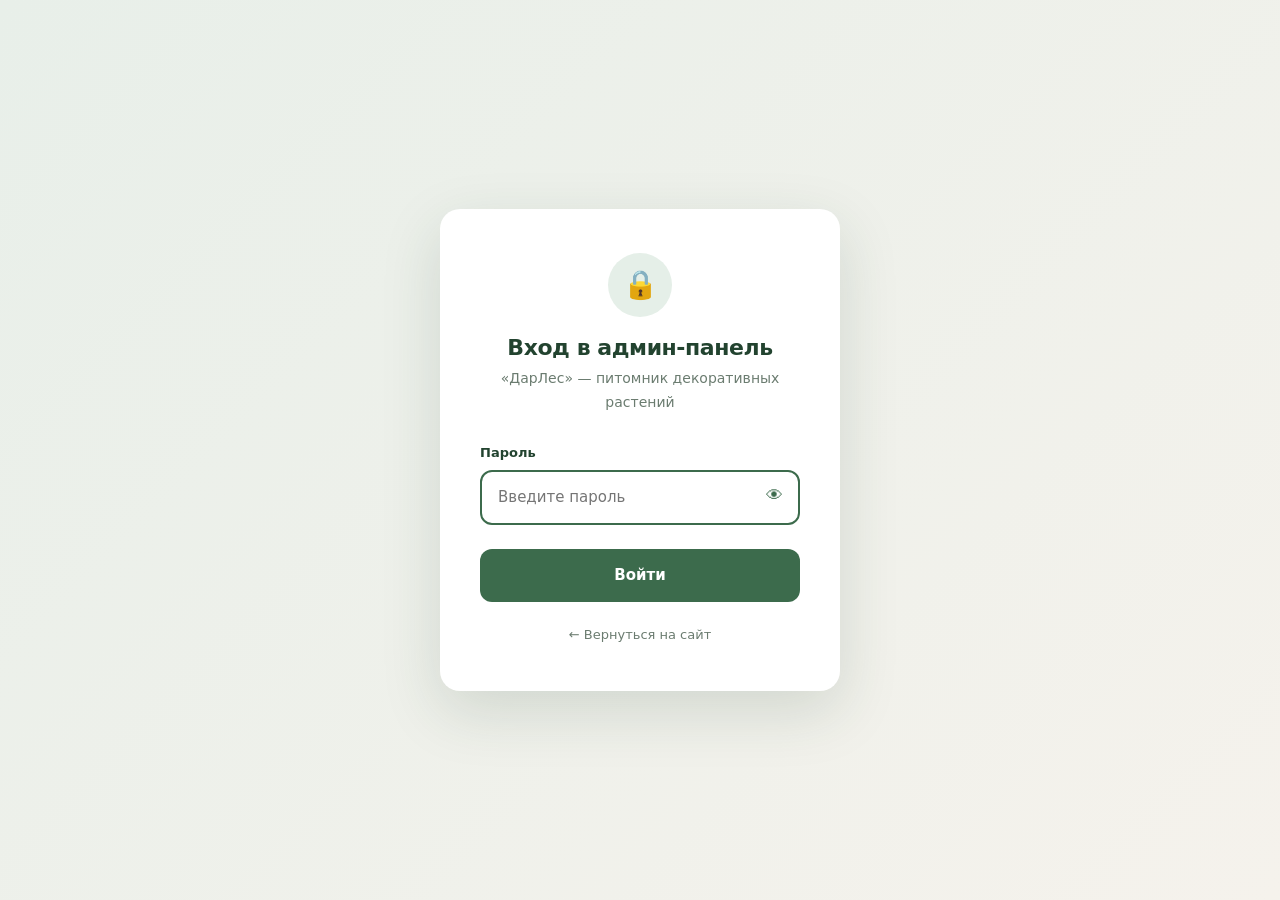
==== commit 81dac6aa: "Хостинг: PHP-API вместо GitHub, OpenAI через серверный прокси - api/: ping, catalog (data/catalog.js" ====
--- a/admin.html
+++ b/admin.html
@@ -15,16 +15,10 @@
 <link rel="stylesheet" href="css/style.css?v=7">
 <link rel="stylesheet" href="css/admin.css?v=7">
 <script>
-  // СРАЗУ до загрузки любых скриптов: при новой версии сбрасываем старую сессию и локальную блокировку попыток
+  // СРАЗУ до загрузки любых скриптов: если старая сессия не от этой версии — сбрасываем
   try {
-    const AUTH_VERSION = "7";
-    if (localStorage.getItem("darles_admin_auth_version") !== AUTH_VERSION) {
-      sessionStorage.removeItem("darles_admin_session");
-      localStorage.removeItem("darles_admin_attempts");
-      localStorage.setItem("darles_admin_auth_version", AUTH_VERSION);
-    }
     const s = JSON.parse(sessionStorage.getItem("darles_admin_session") || "null");
-    if (s && String(s.v) !== AUTH_VERSION) {
+    if (s && s.v !== 5) {
       sessionStorage.removeItem("darles_admin_session");
       localStorage.removeItem("darles_admin_attempts");
     }
@@ -47,13 +41,15 @@
 
     (async () => {
       try {
-        // v4: файл переименован из js/_panel.inc — Jekyll (GitHub Pages)
-        // не публикует файлы с именем, начинающимся с "_", и отдавал 404.
         const resp = await fetch("js/panel.inc?v=7", { cache: "no-store" });
         if (!resp.ok) throw new Error("Не удалось загрузить панель");
         document.body.innerHTML = await resp.text();
 
         await loadScript("js/products.js");
+        // загрузчик «живого» каталога с хостинга (data/catalog.json)
+        await loadScript("js/catalog-loader.js");
+        await CatalogServer.ping();       // определить: серверный режим или статический
+        await CatalogServer.load();       // подменить PRODUCTS данными с сервера
         await loadScript("js/site.js");
         await loadScript("js/photo-editor.js");
         await loadScript("js/admin-ai.js");
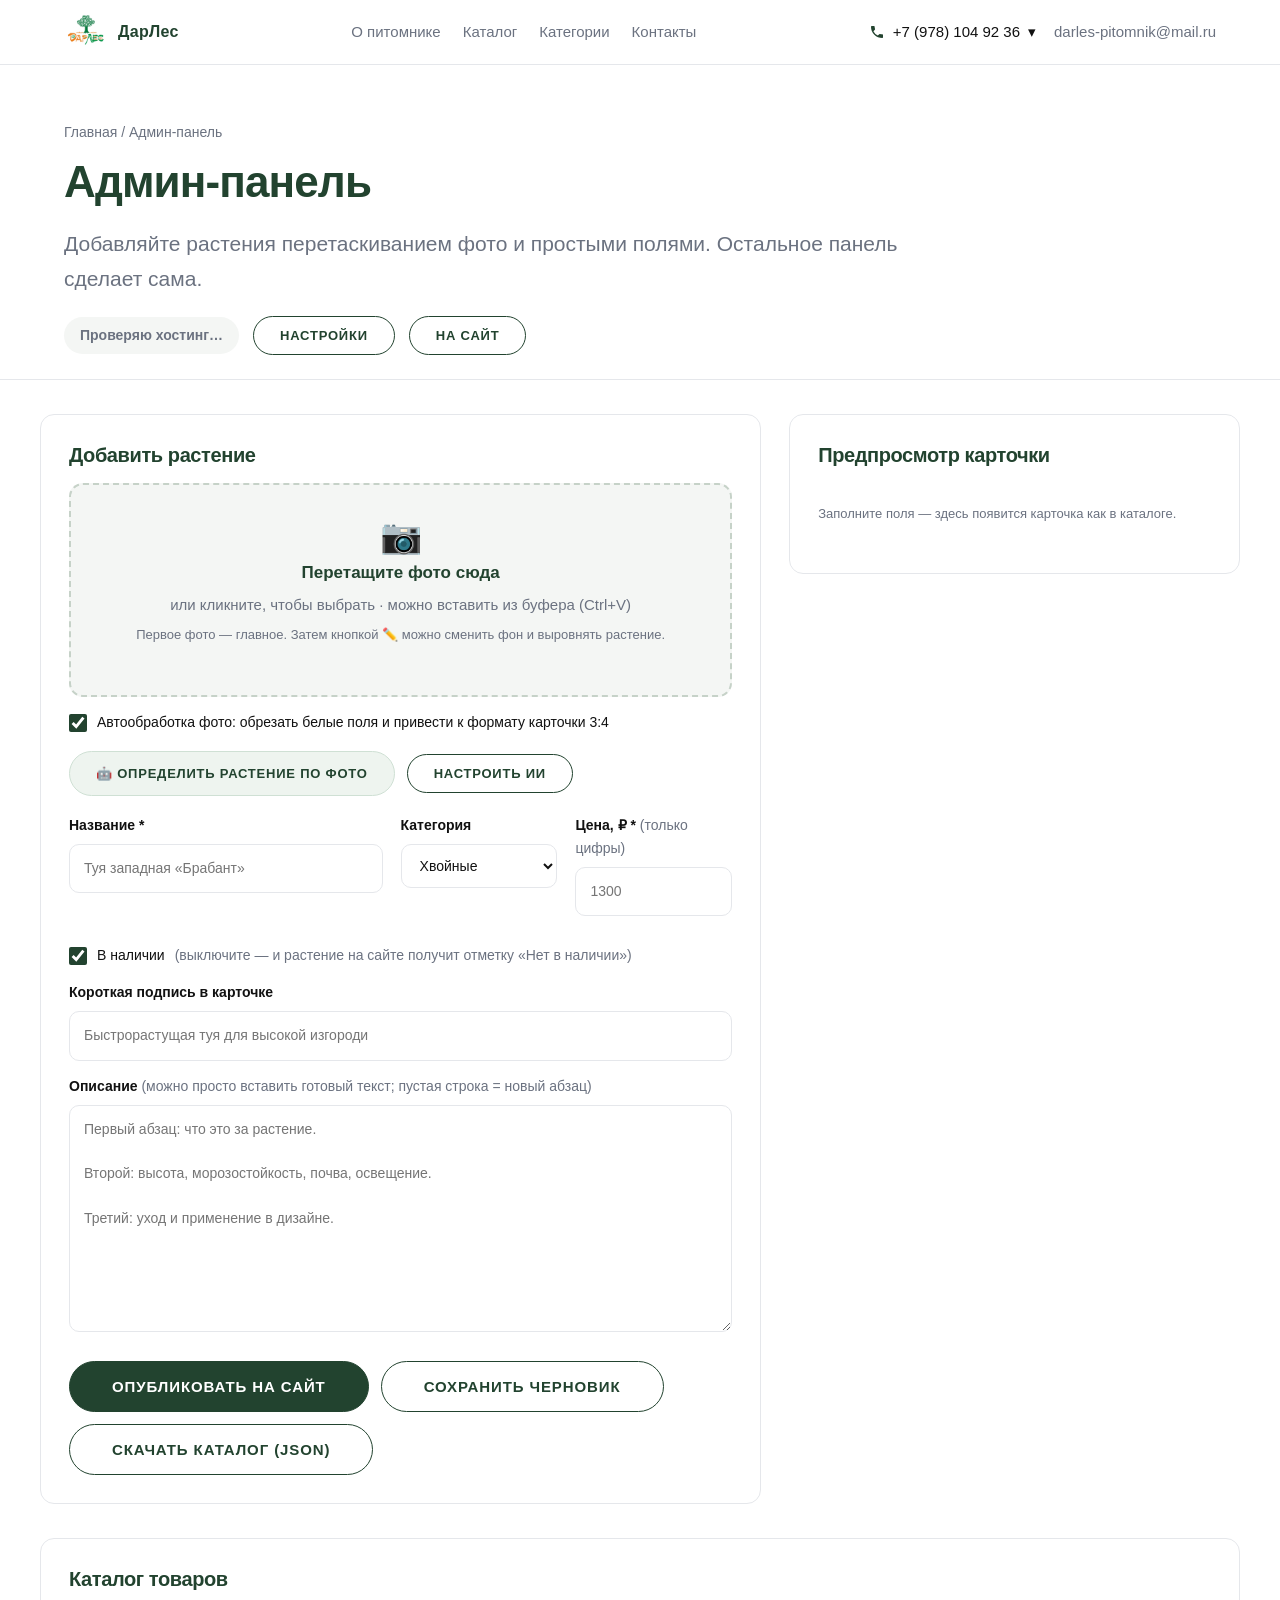
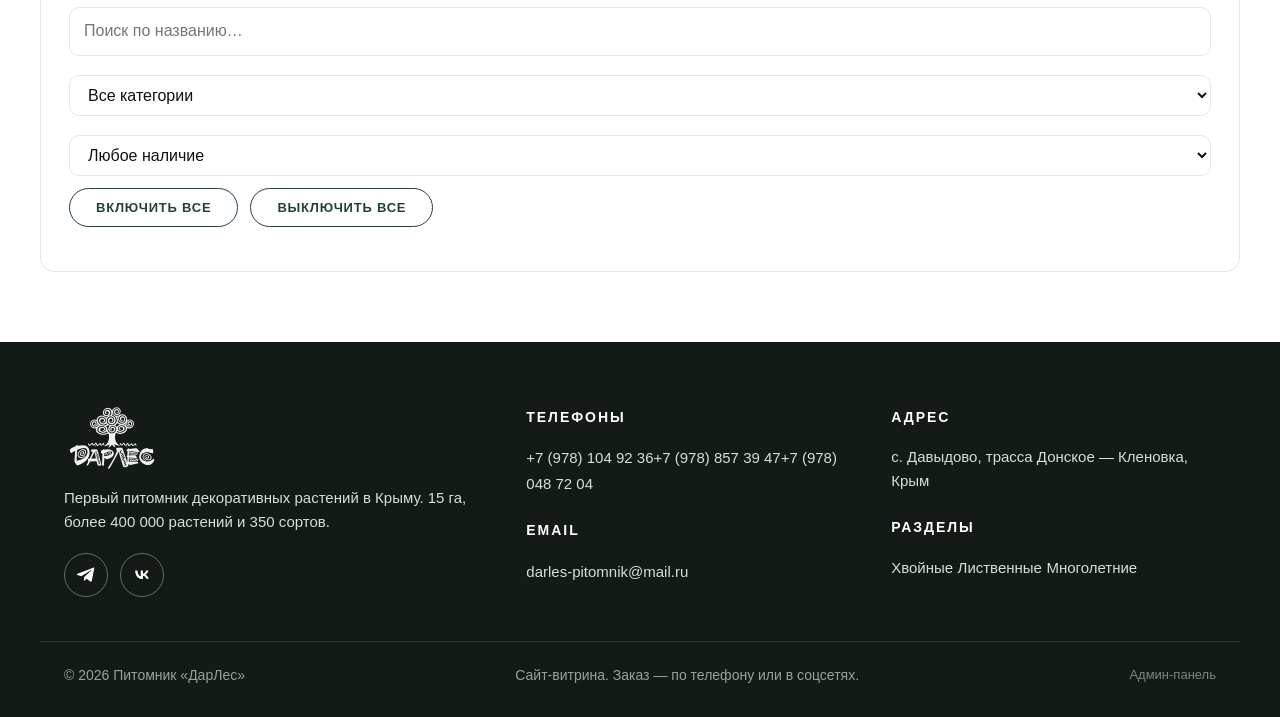
==== commit 0ff7242d: "Админ-панель: пароль отключён (решение владельца) - admin.html: вход свободный, bootAdminPanel() сра" ====
--- a/admin.html
+++ b/admin.html
@@ -3,7 +3,7 @@
 <head>
 <meta charset="UTF-8">
 <meta name="viewport" content="width=device-width, initial-scale=1">
-<title>Вход — админ-панель «ДарЛес»</title>
+<title>Админ-панель — питомник «ДарЛес»</title>
 <meta name="robots" content="noindex,nofollow">
 <meta name="googlebot" content="noindex,nofollow">
 <!-- АНТИКЭШ: браузер и CDN должны каждый раз проверять новую версию -->
@@ -12,19 +12,8 @@
 <meta http-equiv="Expires" content="0">
 <link rel="icon" href="images/site/6.jpg">
 <link href="https://fonts.googleapis.com/css2?family=Inter:wght@400;500;600;700&display=swap" rel="stylesheet">
-<link rel="stylesheet" href="css/style.css?v=7">
-<link rel="stylesheet" href="css/admin.css?v=7">
-<script>
-  // СРАЗУ до загрузки любых скриптов: если старая сессия не от этой версии — сбрасываем
-  try {
-    const s = JSON.parse(sessionStorage.getItem("darles_admin_session") || "null");
-    if (s && s.v !== 5) {
-      sessionStorage.removeItem("darles_admin_session");
-      localStorage.removeItem("darles_admin_attempts");
-    }
-  } catch(e) {}
-</script>
-<script src="js/admin-auth.js?v=7"></script>
+<link rel="stylesheet" href="css/style.css?v=8">
+<link rel="stylesheet" href="css/admin.css?v=8">
 </head>
 <body>
 <script>
@@ -34,14 +23,14 @@
     function loadScript(src) {
       return new Promise((res, rej) => {
         const s = document.createElement("script");
-        s.src = src + "?v=7"; s.onload = res; s.onerror = () => rej(new Error("Не удалось загрузить " + src));
+        s.src = src + "?v=8"; s.onload = res; s.onerror = () => rej(new Error("Не удалось загрузить " + src));
         document.body.appendChild(s);
       });
     }
 
     (async () => {
       try {
-        const resp = await fetch("js/panel.inc?v=7", { cache: "no-store" });
+        const resp = await fetch("js/panel.inc?v=8", { cache: "no-store" });
         if (!resp.ok) throw new Error("Не удалось загрузить панель");
         document.body.innerHTML = await resp.text();
 
@@ -58,7 +47,7 @@
         renderHeader("admin");
         renderFooter();
         document.getElementById("btnLogout").addEventListener("click", () => {
-          if (confirm("Выйти из админ-панели?")) ADMIN_AUTH.logout();
+          if (confirm("Выйти из админ-панели?")) location.href = "index.html";
         });
       } catch (e) {
         document.body.innerHTML =
@@ -69,7 +58,8 @@
     })();
   }
 
-  ADMIN_AUTH.requireAuth(bootAdminPanel);
+  // Вход по паролю отключён: панель открыта (решение владельца, 09.09.2026)
+  bootAdminPanel();
 </script>
 </body>
 </html>
